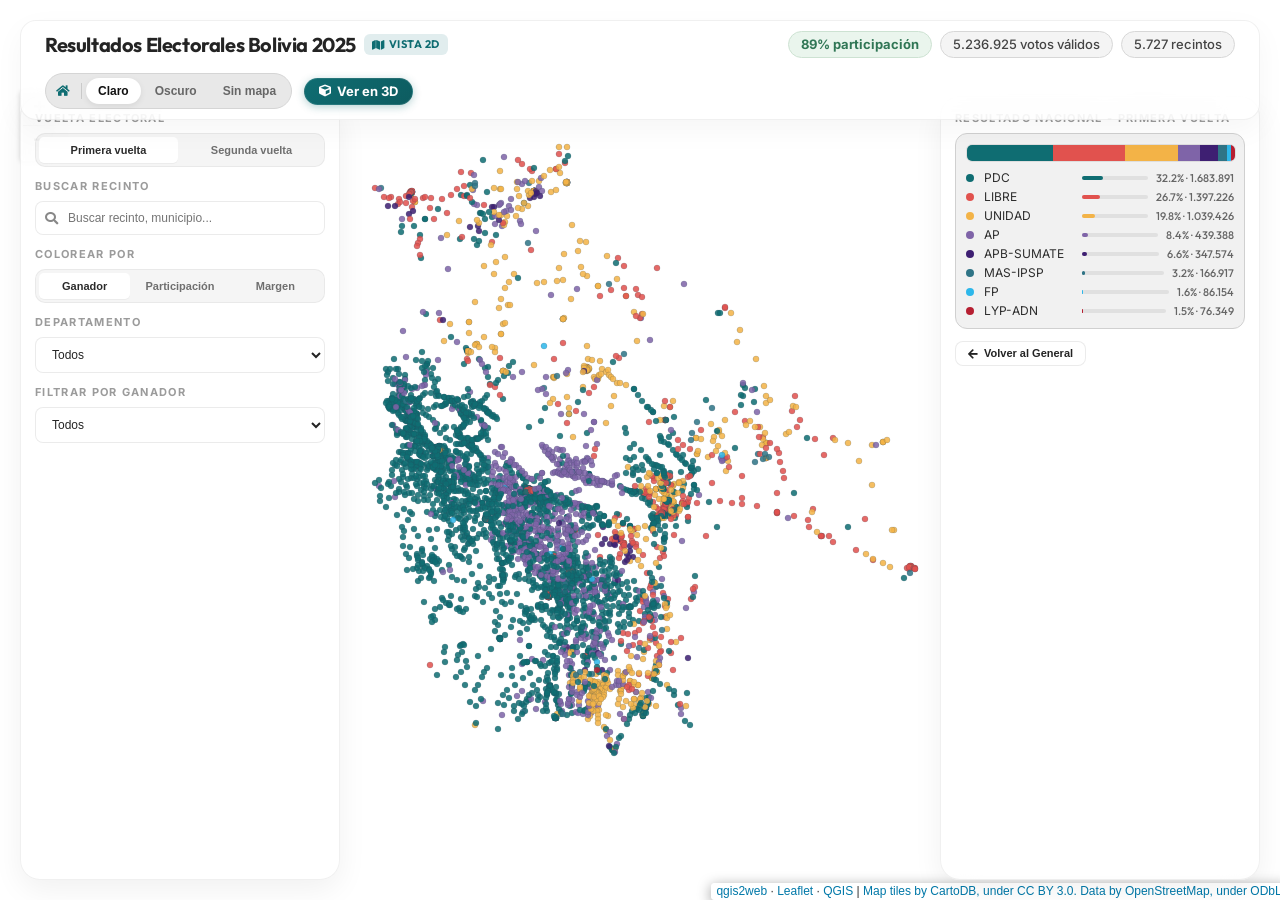
==== index.html @ eadd0b94 "Initial commit" ====
<!doctype html>
<html lang="es">
<head>
    <meta charset="utf-8">
    <meta http-equiv="X-UA-Compatible" content="IE=edge">
    <meta name="viewport" content="initial-scale=1,user-scalable=no,maximum-scale=1,width=device-width">
    <meta name="mobile-web-app-capable" content="yes">
    <meta name="apple-mobile-web-app-capable" content="yes">

    <link rel="stylesheet" href="css/leaflet.css">
    <link rel="stylesheet" href="css/L.Control.Layers.Tree.css">
    <link rel="stylesheet" href="css/qgis2web.css">
    <link rel="stylesheet" href="css/fontawesome-all.min.css">
    <link rel="stylesheet" href="css/leaflet.photon.css">
    <link rel="stylesheet" href="css/custom.css">
    <link rel="preconnect" href="https://fonts.googleapis.com">
    <link rel="preconnect" href="https://fonts.gstatic.com" crossorigin>
    <link href="https://fonts.googleapis.com/css2?family=Inter:wght@400;500;600;700&family=Outfit:wght@500;600;700;800&display=swap" rel="stylesheet">

    <title>Resultados Electorales Bolivia 2025</title>
</head>
<body>

    <header class="topbar">
        <div class="brand" style="display: flex; align-items: center; gap: 8px;">
            Resultados Electorales Bolivia 2025
            <span class="chip-3d"><i class="fas fa-map"></i> VISTA 2D</span>
        </div>
        <div class="top-stats">
            <span class="chip chip-green" id="chipPart">-- participación</span>
            <span class="chip" id="chipVal">-- votos válidos</span>
            <span class="chip" id="chipRec">-- recintos</span>
        </div>
        <div class="topbar-controls" style="display: flex; align-items: center; gap: 12px;">
            <div id="basemapBar" class="basemap-bar">
                <button class="base-btn btn-reset" id="btnResetView" type="button" title="Restablecer vista nacional y filtros">
                    <i class="fas fa-home"></i>
                </button>
                <span style="width: 1px; height: 16px; background: currentColor; opacity: 0.15; margin: 0 2px;"></span>
                <button class="base-btn active" data-base="light" type="button">Claro</button>
                <button class="base-btn" data-base="dark" type="button">Oscuro</button>
                <button class="base-btn" data-base="none" type="button">Sin mapa</button>
            </div>
            <a href="mapa3d.html" class="mode-switch-btn"><i class="fas fa-cube"></i> Ver en 3D</a>
        </div>
    </header>

    <div class="layout">
        <!-- Panel Izquierdo: Filtros y Búsqueda -->
        <aside class="sidebar sidebar-left" id="sb-left">
            <div class="sidebar-toggle-handle" id="sbToggleLeft">
                <div class="handle-bar"></div>
                <span class="handle-text">Opciones de Filtro</span>
            </div>
            
            <div class="mobile-tabs" id="mobileTabsLeft">
                <button class="mobile-tab-btn active" id="mobileTabBtnFiltersLeft" type="button">Filtros</button>
                <button class="mobile-tab-btn" id="mobileTabBtnResultsLeft" type="button">Resultados</button>
            </div>

            <div class="panel-block">
                <div class="panel-label">VUELTA ELECTORAL</div>
                <div class="segmented segmented-2">
                    <button class="seg active round-btn" data-round="primera" type="button">Primera vuelta</button>
                    <button class="seg round-btn" data-round="segunda" type="button">Segunda vuelta</button>
                </div>
            </div>

            <div class="panel-block" id="searchBlock">
                <div class="panel-label">BUSCAR RECINTO</div>
                <div class="search-box-container">
                    <div class="search-input-wrap">
                        <i class="fas fa-search"></i>
                        <input type="text" id="searchInput" placeholder="Buscar recinto, municipio..." autocomplete="off">
                    </div>
                    <div class="search-results-dropdown hidden" id="searchResults"></div>
                </div>
            </div>

            <div class="panel-block" id="colorByBlock">
                <div class="panel-label">COLOREAR POR</div>
                <div class="segmented segmented-3">
                    <button class="seg active color-mode-btn" data-mode="winner" type="button">Ganador</button>
                    <button class="seg color-mode-btn" data-mode="participation" type="button">Participación</button>
                    <button class="seg color-mode-btn" data-mode="margin" type="button">Margen</button>
                </div>
            </div>

            <div class="panel-block">
                <div class="panel-label">DEPARTAMENTO</div>
                <select id="depFilter" class="ui-select">
                    <option value="Todos">Todos</option>
                </select>
            </div>

            <div class="panel-block">
                <div class="panel-label">FILTRAR POR GANADOR</div>
                <select id="winnerFilter" class="ui-select">
                    <option value="Todos">Todos</option>
                </select>
            </div>
        </aside>

        <!-- Panel Derecho: Analíticas, Composición y Detalles Dinámicos -->
        <aside class="sidebar sidebar-right sidebar-mobile-hidden" id="sb-right">
            <div class="sidebar-toggle-handle" id="sbToggleRight">
                <div class="handle-bar"></div>
                <span class="handle-text">Estadísticas y Resultados</span>
            </div>

            <div class="mobile-tabs" id="mobileTabsRight">
                <button class="mobile-tab-btn" id="mobileTabBtnFiltersRight" type="button">Filtros</button>
                <button class="mobile-tab-btn active" id="mobileTabBtnResultsRight" type="button">Resultados</button>
            </div>

            <!-- Vista Predeterminada: Composición General -->
            <div id="sb-right-general" style="display: flex; flex-direction: column; gap: 12px; width: 100%;">
                <div class="panel-block">
                    <div class="panel-label" id="legendTitle">RESULTADO NACIONAL - PRIMERA VUELTA</div>
                    <div class="legend-box compact">
                        <div id="legendBar" class="legend-bar"></div>
                        <div id="legendSummary"></div>
                    </div>
                </div>

                <div class="panel-block hidden" id="secondRoundWinsBlock">
                    <div class="panel-label">RECINTOS GANADOS</div>
                    <div class="wins-grid">
                        <div class="win-card">
                            <div class="win-value pdc-text" id="winsPdc">0</div>
                            <div class="win-label">PDC</div>
                        </div>
                        <div class="win-card">
                            <div class="win-value libre-text" id="winsLibre">0</div>
                            <div class="win-label">LIBRE</div>
                        </div>
                    </div>
                </div>
            </div>

            <!-- Vista Dinámica: Detalles de un Recinto Específico -->
            <div id="sb-right-details" class="hidden" style="display: flex; flex-direction: column; gap: 12px; width: 100%;">
                <div class="sidebar-right-header">
                    <button class="btn-back" id="btnBackToGeneral" type="button">
                        <i class="fas fa-arrow-left"></i> Volver al General
                    </button>
                </div>
                <div id="precinctDetailsContent"></div>
            </div>
        </aside>

        <main class="map-wrap">
            <div id="map"></div>
        </main>
    </div>

    <script src="js/qgis2web_expressions.js"></script>
    <script src="js/leaflet.js"></script>
    <script src="js/L.Control.Layers.Tree.min.js"></script>
    <script src="js/leaflet.rotatedMarker.js"></script>
    <script src="js/leaflet.pattern.js"></script>
    <script src="js/leaflet-hash.js"></script>
    <script src="js/Autolinker.min.js"></script>
    <script src="js/rbush.min.js"></script>
    <script src="js/labelgun.min.js"></script>
    <script src="js/labels.js"></script>
    <script src="js/leaflet.photon.js"></script>
    <script src="data/recintos_1.js"></script>

    <script>
    var map = L.map('map', {
        zoomControl: false,
        maxZoom: 28,
        minZoom: 1
    }).fitBounds([[-22.79111663153141,-73.95054531758441],[-9.405611631531443,-53.327821093554434]]);

    var hash = new L.Hash(map);
    map.attributionControl.setPrefix(
        '<a href="https://github.com/tomchadwin/qgis2web" target="_blank">qgis2web</a> &middot; ' +
        '<a href="https://leafletjs.com" title="A JS library for interactive maps">Leaflet</a> &middot; ' +
        '<a href="https://qgis.org">QGIS</a>'
    );

    var autolinker = new Autolinker({ truncate: { length: 30, location: 'smart' } });

    function removeEmptyRowsFromPopupContent(content, feature) {
        var tempDiv = document.createElement('div');
        tempDiv.innerHTML = content;
        var rows = tempDiv.querySelectorAll('tr');

        for (var i = 0; i < rows.length; i++) {
            var td = rows[i].querySelector('td.visible-with-data');
            var key = td ? td.id : '';
            if (td && td.classList.contains('visible-with-data') && feature.properties[key] == null) {
                rows[i].parentNode.removeChild(rows[i]);
            }
        }
        return tempDiv.innerHTML;
    }

    function addClassToPopupIfMedia(content, popup) {
        var tempDiv = document.createElement('div');
        tempDiv.innerHTML = content;
        var imgTd = tempDiv.querySelector('td img');

        if (imgTd) {
            var src = imgTd.getAttribute('src');
            if (/\.(jpg|jpeg|png|gif|bmp|webp|avif)$/i.test(src)) {
                popup._contentNode.classList.add('media');
                setTimeout(function () { popup.update(); }, 10);
            } else {
                popup._contentNode.classList.remove('media');
            }
        } else {
            popup._contentNode.classList.remove('media');
        }
    }

    var zoomControl = L.control.zoom({
        position: 'topleft'
    }).addTo(map);

    var bounds_group = new L.featureGroup([]);
    function setBounds() {}

    map.createPane('pane_Positron_0');
    map.getPane('pane_Positron_0').style.zIndex = 400;

    var layer_Positron_0 = L.tileLayer(
        'https://a.basemaps.cartocdn.com/light_all/{z}/{x}/{y}.png',
        {
            pane: 'pane_Positron_0',
            opacity: 1.0,
            attribution: '<a href="https://cartodb.com/basemaps/">Map tiles by CartoDB, under CC BY 3.0. Data by OpenStreetMap, under ODbL.</a>',
            minZoom: 1,
            maxZoom: 28,
            minNativeZoom: 0,
            maxNativeZoom: 20
        }
    );
    map.addLayer(layer_Positron_0);

    var baseLight = layer_Positron_0;

    var baseDark = L.tileLayer(
        'https://{s}.basemaps.cartocdn.com/dark_all/{z}/{x}/{y}{r}.png',
        {
            attribution: '&copy; OpenStreetMap &copy; CARTO',
            minZoom: 1,
            maxZoom: 28
        }
    );

    var baseOsm = L.tileLayer(
        'https://tile.openstreetmap.org/{z}/{x}/{y}.png',
        {
            attribution: '&copy; OpenStreetMap contributors',
            minZoom: 1,
            maxZoom: 28
        }
    );

    // Basemaps selector (Refined selector to exclude btnResetView)
    document.querySelectorAll('.base-btn[data-base]').forEach(function(btn) {
        btn.addEventListener('click', function() {
            [baseLight, baseDark, baseOsm].forEach(function(layer) {
                if (map.hasLayer(layer)) {
                    map.removeLayer(layer);
                }
            });

            if (this.dataset.base === 'osm') {
                map.addLayer(baseOsm);
            } else if (this.dataset.base === 'dark') {
                map.addLayer(baseDark);
            } else if (this.dataset.base === 'none') {
                // sin capa base
            } else {
                map.addLayer(baseLight);
            }

            if (this.dataset.base === 'dark') {
                document.body.classList.add('dark-theme');
            } else {
                document.body.classList.remove('dark-theme');
            }

            if (layer_recintos_1) {
                layer_recintos_1.setStyle(style_recintos_1_0);
            }
            updateLegendSummary(currentFilteredFeatures);

            document.querySelectorAll('.base-btn[data-base]').forEach(function(b) {
                b.classList.remove('active');
            });
            this.classList.add('active');
        });
    });

    function getRecintoTooltipHTML(feature) {
        var recinto = feature.properties.rec || 'Recinto';
        var subtitle = (feature.properties.mun || '-') + ' · ' + (feature.properties.dep || '-') + ' · Circ. ' + (feature.properties.circ || '-');

        var isSecondRound = (currentRound === 'segunda');
        var parties = isSecondRound 
            ? ['PDC', 'LIBRE'] 
            : ['PDC', 'LIBRE', 'UNIDAD', 'AP', 'APB-SUMATE', 'MAS-IPSP', 'FP', 'LYP-ADN'];

        var colorByParty = {
            'PDC': '#0f6d72',
            'LIBRE': '#e1524e',
            'UNIDAD': '#f3b347',
            'AP': '#7f64a8',
            'APB-SUMATE': '#3e1f72',
            'MAS-IPSP': '#2f7486',
            'FP': '#2db7ea',
            'LYP-ADN': '#b61f31'
        };

        var partyData = [];
        var totalPartyVotes = 0;
        parties.forEach(function(p) {
            var votes = getVotesForParty(feature, p);
            totalPartyVotes += votes;
            partyData.push({ key: p, votes: votes });
        });

        partyData.forEach(function(p) {
            p.pct = totalPartyVotes ? (p.votes / totalPartyVotes) * 100 : 0;
        });

        partyData.sort(function(a, b) {
            return b.votes - a.votes;
        });

        if (!isSecondRound) {
            var activePartyData = partyData.filter(function(p) {
                return p.votes > 0;
            });
            if (activePartyData.length > 0) {
                partyData = activePartyData;
            }
        }

        var winner = getWinnerForFeature(feature);
        if (!winner && partyData[0]) {
            winner = partyData[0].key;
        }
        if (!winner) winner = 'PDC';

        var winnerData = partyData.find(function(p) {
            return p.key === winner;
        });
        var winnerPct = winnerData ? winnerData.pct : 0;
        var winnerColor = colorByParty[winner] || '#9ab1b5';

        var hab = isSecondRound ? (Number(feature.properties.hab_sv) || 0) : (Number(feature.properties.hab) || 0);
        var emi = isSecondRound ? (Number(feature.properties.emi_sv) || 0) : (Number(feature.properties.emi) || 0);
        var par = hab ? (emi / hab) * 100 : 0;

        var candidatesHTML = '';
        var cands = feature.properties.cand_json;
        if (cands) {
            if (typeof cands === 'string') {
                try { cands = JSON.parse(cands); } catch(e) { cands = null; }
            }
            if (Array.isArray(cands) && cands.length > 0) {
                candidatesHTML += '<div class="popup-candidates-title">Candidatos Locales</div>';
                candidatesHTML += '<div class="popup-candidates-list">';
                
                cands.forEach(function(cand) {
                    var partyColor = colorByParty[cand.p] || '#9ab1b5';
                    var badge = cand.w ? '<span class="popup-cand-badge">Electo</span>' : '';
                    var details = cand.p + ' · ' + (cand.ca || 'Candidato') + (cand.e ? (' · ' + cand.e + ' años') : '');
                    candidatesHTML += 
                        '<div class="popup-candidate-item">' +
                            '<div class="popup-cand-party-stripe" style="background:' + partyColor + '"></div>' +
                            '<div class="popup-cand-info">' +
                                '<div class="popup-cand-name">' + cand.n + '</div>' +
                                '<div class="popup-cand-details">' + details + '</div>' +
                            '</div>' +
                            badge +
                        '</div>';
                });
                candidatesHTML += '</div>';
            }
        }

        var miniBarHTML = '<div class="popup-mini-bar">';
        partyData.forEach(function(p) {
            var color = colorByParty[p.key] || '#9ab1b5';
            miniBarHTML += '<span class="popup-segment" style="background:' + color + '; width:' + p.pct.toFixed(3) + '%"></span>';
        });
        miniBarHTML += '</div>';

        var partyRowsHTML = '';
        partyData.forEach(function(p) {
            var color = colorByParty[p.key] || '#9ab1b5';
            partyRowsHTML += 
                '<div class="popup-party-row">' +
                    '<span class="popup-dot" style="background:' + color + '"></span>' +
                    '<span class="popup-party">' + p.key + '</span>' +
                    '<span class="popup-pct">' + p.pct.toFixed(1) + '%</span>' +
                    '<span class="popup-votes">' + formatNum(p.votes) + '</span>' +
                '</div>';
        });

        var content =
            '<div class="popup-card">' +
                '<div class="popup-title">' + recinto + '</div>' +
                '<div class="popup-subtitle">' + subtitle + '</div>' +

                '<div class="popup-winner">' +
                    '<span class="popup-dot" style="background:' + winnerColor + '"></span>' +
                    '<span class="popup-winner-name">' + winner + '</span>' +
                    '<span class="popup-winner-pct">' + winnerPct.toFixed(1) + '%</span>' +
                '</div>' +

                '<div class="popup-party-box">' +
                    miniBarHTML +
                    partyRowsHTML +
                '</div>' +

                '<div class="popup-metrics">' +
                    '<div><strong>' + formatNum(hab) + '</strong><span>habilitados</span></div>' +
                    '<div><strong>' + formatNum(emi) + '</strong><span>emitidos</span></div>' +
                    '<div><strong>' + par.toFixed(1) + '%</strong><span>participación</span></div>' +
                '</div>' +
                candidatesHTML +
            '</div>';

        return content;
    }

    function pop_recintos_1(feature, layer) {
        layer.on('click', function(e) {
            var content = getRecintoTooltipHTML(feature);
            var generalDiv = document.getElementById('sb-right-general');
            var detailsDiv = document.getElementById('sb-right-details');
            var contentDiv = document.getElementById('precinctDetailsContent');

            if (generalDiv && detailsDiv && contentDiv) {
                contentDiv.innerHTML = content;
                generalDiv.classList.add('hidden');
                detailsDiv.classList.remove('hidden');

                if (window.innerWidth < 768) {
                    switchMobileTab('results');
                    var sbRight = document.getElementById('sb-right');
                    if (sbRight) sbRight.classList.remove('sidebar-collapsed');
                }
            }
        });
    }

    var currentColorMode = 'winner';
    var currentFilteredFeatures = [];

    function getParticipationColor(pct) {
        if (pct <= 65) return '#e1524e';
        if (pct >= 90) return '#0f6d72';
        var ratio = (pct - 65) / (90 - 65);
        if (ratio < 0.5) {
            var rRatio = ratio * 2;
            var r = Math.round(225 + (243 - 225) * rRatio);
            var g = Math.round(82 + (179 - 82) * rRatio);
            var b = Math.round(78 + (71 - 78) * rRatio);
            return 'rgb(' + r + ',' + g + ',' + b + ')';
        } else {
            var tRatio = (ratio - 0.5) * 2;
            var r = Math.round(243 + (15 - 243) * tRatio);
            var g = Math.round(179 + (109 - 179) * tRatio);
            var b = Math.round(71 + (114 - 71) * tRatio);
            return 'rgb(' + r + ',' + g + ',' + b + ')';
        }
    }

    function getMarginOfVictory(feature) {
        if (currentRound === 'segunda') {
            var pdc = Number(feature.properties['svPDC']) || 0;
            var libre = Number(feature.properties['svLIBRE']) || 0;
            var tot = pdc + libre;
            if (!tot) return 0;
            return (Math.abs(pdc - libre) / tot) * 100;
        } else {
            var parties = ['PDC', 'LIBRE', 'UNIDAD', 'AP', 'APB-SUMATE', 'MAS-IPSP', 'FP', 'LYP-ADN'];
            var votes = parties.map(function(p) {
                return { party: p, count: Number(feature.properties['v_' + p]) || 0 };
            }).sort(function(a, b) { return b.count - a.count; });
            var tot = votes.reduce(function(sum, v) { return sum + v.count; }, 0);
            if (!tot) return 0;
            return ((votes[0].count - votes[1].count) / tot) * 100;
        }
    }

    function blendColors(targetColor, ratio) {
        var parseHex = function(hex) {
            var c = hex.substring(1);
            if (c.length === 3) c = c[0]+c[0]+c[1]+c[1]+c[2]+c[2];
            return {
                r: parseInt(c.substring(0, 2), 16),
                g: parseInt(c.substring(2, 4), 16),
                b: parseInt(c.substring(4, 6), 16)
            };
        };
        var isDark = document.body.classList.contains('dark-theme');
        var neutralHex = isDark ? '#2e2e2e' : '#f0f0f0';
        
        var rgb1 = parseHex(targetColor);
        var rgb2 = parseHex(neutralHex);
        
        var r = Math.round(rgb2.r + (rgb1.r - rgb2.r) * ratio);
        var g = Math.round(rgb2.g + (rgb1.g - rgb2.g) * ratio);
        var b = Math.round(rgb2.b + (rgb1.b - rgb2.b) * ratio);
        return 'rgb(' + r + ',' + g + ',' + b + ')';
    }

    function style_recintos_1_0(feature) {
        var winner = getWinnerForFeature(feature);
        var colorByParty;

        if (currentRound === 'segunda') {
            colorByParty = {
                'PDC': '#0f6d72',
                'LIBRE': '#e1524e'
            };
        } else {
            colorByParty = {
                'PDC': '#0f6d72',
                'LIBRE': '#e1524e',
                'UNIDAD': '#f3b347',
                'AP': '#7f64a8',
                'APB-SUMATE': '#3e1f72',
                'MAS-IPSP': '#2f7486',
                'FP': '#2db7ea',
                'LYP-ADN': '#b61f31'
            };
        }

        var fillColorVal;
        if (currentColorMode === 'participation') {
            var hab = currentRound === 'segunda' ? (Number(feature.properties.hab_sv) || 0) : (Number(feature.properties.hab) || 0);
            var emi = currentRound === 'segunda' ? (Number(feature.properties.emi_sv) || 0) : (Number(feature.properties.emi) || 0);
            var par = hab ? (emi / hab) * 100 : 0;
            fillColorVal = getParticipationColor(par);
        } else if (currentColorMode === 'margin') {
            var baseColor = colorByParty[String(winner)] || '#9ab1b5';
            var margin = getMarginOfVictory(feature);
            var ratio = Math.min(margin / 30.0, 1.0);
            fillColorVal = blendColors(baseColor, ratio);
        } else {
            fillColorVal = colorByParty[String(winner)] || '#9ab1b5';
        }

        return {
            pane: 'pane_recintos_1',
            radius: currentRound === 'segunda' ? 3.0 : 3.2,
            opacity: 0.92,
            color: 'rgba(48, 69, 90, 0.35)',
            weight: 0.55,
            fill: true,
            fillOpacity: 0.86,
            fillColor: fillColorVal,
            interactive: true
        };
    }

    map.createPane('pane_recintos_1');
    map.getPane('pane_recintos_1').style.zIndex = 401;
    map.getPane('pane_recintos_1').style['mix-blend-mode'] = 'normal';

    var allFeatures = json_recintos_1.features.slice();
    var layer_recintos_1;
    var currentRound = 'primera';
    var OFFICIAL_SECOND_ROUND = {
        PDC: 3519534,
        LIBRE: 2884661
    };

    function buildRecintosLayer(features) {
        if (layer_recintos_1) {
            bounds_group.removeLayer(layer_recintos_1);
            map.removeLayer(layer_recintos_1);
        }

        layer_recintos_1 = L.geoJson(
            {
                type: 'FeatureCollection',
                features: features
            },
            {
                attribution: '',
                interactive: true,
                pane: 'pane_recintos_1',
                onEachFeature: pop_recintos_1,
                pointToLayer: function(feature, latlng) {
                    return L.circleMarker(latlng, style_recintos_1_0(feature));
                }
            }
        );

        bounds_group.addLayer(layer_recintos_1);
        map.addLayer(layer_recintos_1);

        if (features.length > 0) {
            var b = layer_recintos_1.getBounds();
            if (b.isValid()) {
                map.fitBounds(b, { padding: [20, 20] });
            }
        }
    }

    var depFilter = document.getElementById('depFilter');
    var winnerFilter = document.getElementById('winnerFilter');
    var chipPart = document.getElementById('chipPart');
    var chipVal = document.getElementById('chipVal');
    var chipRec = document.getElementById('chipRec');
    var roundBtns = document.querySelectorAll('.round-btn');
    var legendSummary = document.getElementById('legendSummary');
    var legendBar = document.getElementById('legendBar');
    var legendTitle = document.getElementById('legendTitle');
    var colorByBlock = document.getElementById('colorByBlock');
    var secondRoundWinsBlock = document.getElementById('secondRoundWinsBlock');
    var winsPdc = document.getElementById('winsPdc');
    var winsLibre = document.getElementById('winsLibre');

    function formatNum(n) {
        return Number(n || 0).toLocaleString('es-BO');
    }

    function isNationalView() {
        return depFilter.value === 'Todos' && winnerFilter.value === 'Todos';
    }

    function getWinnerForFeature(feature) {
        if (currentRound === 'segunda') {
            var pdcVotes = Number(feature.properties['svPDC']) || 0;
            var libreVotes = Number(feature.properties['svLIBRE']) || 0;
            if (pdcVotes === libreVotes) return null;
            return pdcVotes > libreVotes ? 'PDC' : 'LIBRE';
        }
        return feature.properties.g || null;
    }

    function getVotesForParty(feature, partyKey) {
        if (currentRound === 'segunda') {
            if (partyKey === 'PDC') return Number(feature.properties['svPDC']) || 0;
            if (partyKey === 'LIBRE') return Number(feature.properties['svLIBRE']) || 0;
        }
        return Number(feature.properties['v_' + partyKey]) || 0;
    }

    function getValidVotes(feature) {
        if (currentRound === 'segunda') {
            return Number(feature.properties['val_sv']) || 0;
        }
        return Number(feature.properties.val) || 0;
    }

    function populateFilters() {
        var deps = [...new Set(allFeatures.map(function(f) {
            return f.properties.dep;
        }).filter(Boolean))].sort(function(a, b) {
            return a.localeCompare(b, 'es');
        });

        deps.forEach(function(dep) {
            depFilter.insertAdjacentHTML('beforeend', '<option value="' + dep + '">' + dep + '</option>');
        });
    }

    function populateWinnerFilterOptions() {
        var prev = winnerFilter.value || 'Todos';
        var winners = [...new Set(allFeatures.map(function(f) {
            return getWinnerForFeature(f);
        }).filter(Boolean))].sort(function(a, b) {
            return a.localeCompare(b, 'es');
        });

        winnerFilter.innerHTML = '<option value="Todos">Todos</option>';
        winners.forEach(function(w) {
            winnerFilter.insertAdjacentHTML('beforeend', '<option value="' + w + '">' + w + '</option>');
        });

        winnerFilter.value = winners.indexOf(prev) >= 0 ? prev : 'Todos';
    }

    function updateSecondRoundWins(features) {
        var pdcWins = 0;
        var libreWins = 0;

        features.forEach(function(f) {
            var winner = getWinnerForFeature(f);
            if (winner === 'PDC') pdcWins += 1;
            if (winner === 'LIBRE') libreWins += 1;
        });

        winsPdc.textContent = formatNum(pdcWins);
        winsLibre.textContent = formatNum(libreWins);
    }

    function updateLegendSummary(features) {
        if (currentColorMode === 'participation') {
            legendTitle.textContent = currentRound === 'segunda'
                ? 'PARTICIPACIÓN - SEGUNDA VUELTA'
                : 'PARTICIPACIÓN - PRIMERA VUELTA';
            
            legendBar.innerHTML = '<div class="legend-colorbar" style="background: linear-gradient(to right, #e1524e, #f3b347, #307655, #0f6d72);"></div>';
            legendSummary.innerHTML = 
                '<div class="legend-colorbar-labels">' +
                    '<span>Baja (<65%)</span>' +
                    '<span>Media (75%)</span>' +
                    '<span>Alta (>90%)</span>' +
                '</div>';
            return;
        }

        if (currentColorMode === 'margin') {
            legendTitle.textContent = currentRound === 'segunda'
                ? 'MARGEN DE VICTORIA - SEGUNDA VUELTA'
                : 'MARGEN DE VICTORIA - PRIMERA VUELTA';
            
            var isDark = document.body.classList.contains('dark-theme');
            var startColor = isDark ? '#2e2e2e' : '#f0f0f0';
            legendBar.innerHTML = '<div class="legend-colorbar" style="background: linear-gradient(to right, ' + startColor + ', #e1524e);"></div>';
            legendSummary.innerHTML = 
                '<div class="legend-colorbar-labels">' +
                    '<span>Disputado (Empate)</span>' +
                    '<span>Moderado (15%)</span>' +
                    '<span>Contundente (>30%)</span>' +
                '</div>';
            return;
        }

        legendTitle.textContent = currentRound === 'segunda'
            ? 'RESULTADO NACIONAL - SEGUNDA VUELTA'
            : 'RESULTADO NACIONAL - PRIMERA VUELTA';

        var parties = currentRound === 'segunda'
            ? [
                { key: 'PDC', cls: 'pdc', color: '#0f6d72' },
                { key: 'LIBRE', cls: 'libre', color: '#e1524e' }
            ]
            : [
                { key: 'PDC', cls: 'pdc', color: '#0f6d72' },
                { key: 'LIBRE', cls: 'libre', color: '#e1524e' },
                { key: 'UNIDAD', cls: 'unidad', color: '#f3b347' },
                { key: 'AP', cls: 'ap', color: '#7f64a8' },
                { key: 'APB-SUMATE', cls: 'apbs', color: '#3e1f72' },
                { key: 'MAS-IPSP', cls: 'mas', color: '#2f7486' },
                { key: 'FP', cls: 'fp', color: '#2db7ea' },
                { key: 'LYP-ADN', cls: 'lyp', color: '#b61f31' }
            ];

        var totalValidos = features.reduce(function(sum, f) {
            return sum + getValidVotes(f);
        }, 0);

        var rows = parties.map(function(p) {
            var votos;
            if (currentRound === 'segunda' && isNationalView()) {
                votos = OFFICIAL_SECOND_ROUND[p.key] || 0;
            } else {
                votos = features.reduce(function(sum, f) {
                    return sum + getVotesForParty(f, p.key);
                }, 0);
            }

            var pct = totalValidos ? ((votos / totalValidos) * 100) : 0;

            return {
                key: p.key,
                cls: p.cls,
                color: p.color,
                votos: votos,
                pct: pct
            };
        }).sort(function(a, b) {
            return b.votos - a.votos;
        });

        // En segunda vuelta la barra y porcentajes se muestran solo entre PDC y LIBRE.
        var denominator = currentRound === 'segunda'
            ? rows.reduce(function(sum, r) { return sum + r.votos; }, 0)
            : totalValidos;

        legendBar.innerHTML = rows.map(function(r) {
            var width = denominator ? ((r.votos / denominator) * 100) : 0;
            return '<span class="legend-segment ' + r.cls + '" style="width:' + width.toFixed(3) + '%"></span>';
        }).join('');

        legendSummary.innerHTML = rows.map(function(r) {
            var shownPct = denominator ? ((r.votos / denominator) * 100) : 0;
            var pctText = (currentRound === 'segunda' && isNationalView())
                ? shownPct.toFixed(2)
                : shownPct.toFixed(1);
            return '<div class="legend-row">' +
                '<span class="swatch ' + r.cls + '"></span>' +
                '<span class="legend-party">' + r.key + '</span>' +
                '<div class="legend-track-bg">' +
                    '<div style="height: 100%; background:' + r.color + '; width:' + shownPct.toFixed(1) + '%; border-radius: 2px;"></div>' +
                '</div>' +
                '<span class="legend-stats">' + pctText + '% &middot; ' + formatNum(r.votos) + '</span>' +
                '</div>';
        }).join('');
    }

    function updateTopStats(features) {
        var hab = features.reduce(function(sum, f) {
            if (currentRound === 'segunda') {
                return sum + (Number(f.properties.hab_sv) || 0);
            }
            return sum + (Number(f.properties.hab) || 0);
        }, 0);

        var emi = features.reduce(function(sum, f) {
            if (currentRound === 'segunda') {
                return sum + (Number(f.properties.emi_sv) || 0);
            }
            return sum + (Number(f.properties.emi) || 0);
        }, 0);

        var val = features.reduce(function(sum, f) {
            return sum + getValidVotes(f);
        }, 0);

        if (currentRound === 'segunda' && isNationalView()) {
            val = OFFICIAL_SECOND_ROUND.PDC + OFFICIAL_SECOND_ROUND.LIBRE;
        }

        var part = hab ? ((emi / hab) * 100) : 0;

        chipPart.textContent = part.toFixed(0) + '% participación';
        chipVal.textContent = formatNum(val) + ' votos válidos';
        chipRec.textContent = formatNum(features.length) + ' recintos';

        updateLegendSummary(features);
        updateSecondRoundWins(features);
    }

    function applyFilters() {
        var dep = depFilter.value;
        var winner = winnerFilter.value;

        // Restore right general stats panel on filter changes
        var generalDiv = document.getElementById('sb-right-general');
        var detailsDiv = document.getElementById('sb-right-details');
        if (generalDiv && detailsDiv) {
            detailsDiv.classList.add('hidden');
            generalDiv.classList.remove('hidden');
        }

        var filtered = allFeatures.filter(function(f) {
            var okDep = dep === 'Todos' || f.properties.dep === dep;
            var featureWinner = getWinnerForFeature(f);
            var okWinner = winner === 'Todos' || featureWinner === winner;
            return okDep && okWinner;
        });

        currentFilteredFeatures = filtered;
        buildRecintosLayer(filtered);
        updateTopStats(filtered);
    }

    function setupSearch() {
        var searchInput = document.getElementById('searchInput');
        var searchResults = document.getElementById('searchResults');
        
        if (!searchInput || !searchResults) return;
        
        searchInput.addEventListener('input', function() {
            var val = this.value.trim().toLowerCase();
            if (val.length < 2) {
                searchResults.innerHTML = '';
                searchResults.classList.add('hidden');
                return;
            }
            
            var matches = [];
            for (var i = 0; i < allFeatures.length; i++) {
                var f = allFeatures[i];
                var rec = (f.properties.rec || '').toLowerCase();
                var mun = (f.properties.mun || '').toLowerCase();
                var dep = (f.properties.dep || '').toLowerCase();
                
                if (rec.indexOf(val) >= 0 || mun.indexOf(val) >= 0 || dep.indexOf(val) >= 0) {
                    matches.push(f);
                    if (matches.length >= 10) break;
                }
            }
            
            if (matches.length === 0) {
                searchResults.innerHTML = '<div class="search-result-item" style="cursor:default;color:#888;">No se encontraron resultados</div>';
                searchResults.classList.remove('hidden');
                return;
            }
            
            searchResults.innerHTML = matches.map(function(f, idx) {
                var name = f.properties.rec || 'Recinto sin nombre';
                var sub = (f.properties.mun || '-') + ' · ' + (f.properties.dep || '-');
                return '<div class="search-result-item" data-idx="' + idx + '">' +
                    '<span class="item-title">' + name + '</span>' +
                    '<span class="item-subtitle">' + sub + '</span>' +
                    '</div>';
            }).join('');
            
            searchResults.classList.remove('hidden');
            
            searchResults.querySelectorAll('.search-result-item').forEach(function(item) {
                item.addEventListener('click', function() {
                    var idx = parseInt(this.dataset.idx);
                    var f = matches[idx];
                    if (!f) return;
                    
                    var lat = f.properties.lat;
                    var lon = f.properties.lon;
                    if (!lat || !lon) {
                        if (f.geometry && f.geometry.coordinates) {
                            lon = f.geometry.coordinates[0];
                            lat = f.geometry.coordinates[1];
                        }
                    }
                    
                    if (lat && lon) {
                        map.flyTo([lat, lon], 14, {
                            animate: true,
                            duration: 1.5
                        });
                        
                        setTimeout(function() {
                            var content = getRecintoTooltipHTML(f);
                            var generalDiv = document.getElementById('sb-right-general');
                            var detailsDiv = document.getElementById('sb-right-details');
                            var contentDiv = document.getElementById('precinctDetailsContent');

                            if (generalDiv && detailsDiv && contentDiv) {
                                contentDiv.innerHTML = content;
                                generalDiv.classList.add('hidden');
                                detailsDiv.classList.remove('hidden');

                                if (window.innerWidth < 768) {
                                    switchMobileTab('results');
                                    var sbRight = document.getElementById('sb-right');
                                    if (sbRight) sbRight.classList.remove('sidebar-collapsed');
                                }
                            }
                        }, 1600);
                    }
                    
                    searchInput.value = '';
                    searchResults.innerHTML = '';
                    searchResults.classList.add('hidden');
                });
            });
        });
        
        document.addEventListener('click', function(e) {
            if (!searchInput.contains(e.target) && !searchResults.contains(e.target)) {
                searchResults.classList.add('hidden');
            }
        });
    }

    // Set up Color Mode buttons
    document.querySelectorAll('.color-mode-btn').forEach(function(btn) {
        btn.addEventListener('click', function() {
            document.querySelectorAll('.color-mode-btn').forEach(function(b) {
                b.classList.remove('active');
            });
            this.classList.add('active');
            
            currentColorMode = this.dataset.mode;
            
            if (layer_recintos_1) {
                layer_recintos_1.setStyle(style_recintos_1_0);
            }
            
            updateLegendSummary(currentFilteredFeatures);
        });
    });

    function setRound(round) {
        currentRound = round === 'segunda' ? 'segunda' : 'primera';

        roundBtns.forEach(function(btn) {
            btn.classList.toggle('active', btn.dataset.round === currentRound);
        });

        legendTitle.textContent = currentRound === 'segunda'
            ? 'RESULTADO NACIONAL - SEGUNDA VUELTA'
            : 'RESULTADO NACIONAL - PRIMERA VUELTA';

        colorByBlock.classList.toggle('hidden', currentRound === 'segunda');
        secondRoundWinsBlock.classList.toggle('hidden', currentRound !== 'segunda');
        populateWinnerFilterOptions();

        applyFilters();
    }

    depFilter.addEventListener('change', applyFilters);
    winnerFilter.addEventListener('change', applyFilters);

    var btnResetView = document.getElementById('btnResetView');
    if (btnResetView) {
        btnResetView.addEventListener('click', function () {
            // 1. Reset filters in UI
            depFilter.value = 'Todos';
            winnerFilter.value = 'Todos';

            var searchInput = document.getElementById('searchInput');
            if (searchInput) searchInput.value = '';

            // Restore right general stats panel
            var generalDiv = document.getElementById('sb-right-general');
            var detailsDiv = document.getElementById('sb-right-details');
            if (generalDiv && detailsDiv) {
                detailsDiv.classList.add('hidden');
                generalDiv.classList.remove('hidden');
            }

            // 2. Re-apply filters which will update map layer and fit bounds to national overview
            applyFilters();
        });
    }
    roundBtns.forEach(function(btn) {
        btn.addEventListener('click', function() {
            setRound(this.dataset.round);
        });
    });

    // Back to General Statistics Button
    var btnBackToGeneral = document.getElementById('btnBackToGeneral');
    if (btnBackToGeneral) {
        btnBackToGeneral.addEventListener('click', function() {
            var generalDiv = document.getElementById('sb-right-general');
            var detailsDiv = document.getElementById('sb-right-details');
            if (generalDiv && detailsDiv) {
                detailsDiv.classList.add('hidden');
                generalDiv.classList.remove('hidden');
            }
        });
    }

    // Mobile responsive sheet tabs and toggle logic
    function switchMobileTab(tab) {
        var sbLeft = document.getElementById('sb-left');
        var sbRight = document.getElementById('sb-right');
        var btnFiltersLeft = document.getElementById('mobileTabBtnFiltersLeft');
        var btnResultsLeft = document.getElementById('mobileTabBtnResultsLeft');
        var btnFiltersRight = document.getElementById('mobileTabBtnFiltersRight');
        var btnResultsRight = document.getElementById('mobileTabBtnResultsRight');

        if (tab === 'filters') {
            sbLeft.classList.remove('sidebar-mobile-hidden');
            sbRight.classList.add('sidebar-mobile-hidden');
            
            btnFiltersLeft.classList.add('active');
            btnResultsLeft.classList.remove('active');
            btnFiltersRight.classList.remove('active');
            btnResultsRight.classList.add('active');
        } else {
            sbLeft.classList.add('sidebar-mobile-hidden');
            sbRight.classList.remove('sidebar-mobile-hidden');

            btnFiltersLeft.classList.remove('active');
            btnResultsLeft.classList.add('active');
            btnFiltersRight.classList.add('active');
            btnResultsRight.classList.remove('active');
        }
    }

    // Connect click event listeners for mobile tabs
    var tabs = [
        { id: 'mobileTabBtnFiltersLeft', tab: 'filters' },
        { id: 'mobileTabBtnResultsLeft', tab: 'results' },
        { id: 'mobileTabBtnFiltersRight', tab: 'filters' },
        { id: 'mobileTabBtnResultsRight', tab: 'results' }
    ];
    tabs.forEach(function(item) {
        var el = document.getElementById(item.id);
        if (el) {
            el.addEventListener('click', function() {
                switchMobileTab(item.tab);
            });
        }
    });

    // Bottom sheet toggle handles
    var toggles = [
        { toggleId: 'sbToggleLeft', sidebarId: 'sb-left' },
        { toggleId: 'sbToggleRight', sidebarId: 'sb-right' }
    ];
    toggles.forEach(function(item) {
        var toggleEl = document.getElementById(item.toggleId);
        var sbEl = document.getElementById(item.sidebarId);
        if (toggleEl && sbEl) {
            toggleEl.addEventListener('click', function() {
                sbEl.classList.toggle('sidebar-collapsed');
            });
        }
    });

    // Initialize mobile state
    if (window.innerWidth < 768) {
        var sbLeft = document.getElementById('sb-left');
        var sbRight = document.getElementById('sb-right');
        if (sbLeft) sbLeft.classList.add('sidebar-collapsed');
        if (sbRight) sbRight.classList.add('sidebar-collapsed');
        switchMobileTab('filters');
    }

    populateFilters();
    populateWinnerFilterOptions();
    setupSearch();
    setRound('primera');
    setBounds();
    </script>
</body>
</html>
---- css/leaflet.css ----
/* required styles */

.leaflet-pane,
.leaflet-tile,
.leaflet-marker-icon,
.leaflet-marker-shadow,
.leaflet-tile-container,
.leaflet-pane > svg,
.leaflet-pane > canvas,
.leaflet-zoom-box,
.leaflet-image-layer,
.leaflet-layer {
	position: absolute;
	left: 0;
	top: 0;
	}
.leaflet-container {
	overflow: hidden;
	}
.leaflet-tile,
.leaflet-marker-icon,
.leaflet-marker-shadow {
	-webkit-user-select: none;
	   -moz-user-select: none;
	        user-select: none;
	  -webkit-user-drag: none;
	}
/* Prevents IE11 from highlighting tiles in blue */
.leaflet-tile::selection {
	background: transparent;
}
/* Safari renders non-retina tile on retina better with this, but Chrome is worse */
.leaflet-safari .leaflet-tile {
	image-rendering: -webkit-optimize-contrast;
	}
/* hack that prevents hw layers "stretching" when loading new tiles */
.leaflet-safari .leaflet-tile-container {
	width: 1600px;
	height: 1600px;
	-webkit-transform-origin: 0 0;
	}
.leaflet-marker-icon,
.leaflet-marker-shadow {
	display: block;
	}
/* .leaflet-container svg: reset svg max-width decleration shipped in Joomla! (joomla.org) 3.x */
/* .leaflet-container img: map is broken in FF if you have max-width: 100% on tiles */
.leaflet-container .leaflet-overlay-pane svg {
	max-width: none !important;
	max-height: none !important;
	}
.leaflet-container .leaflet-marker-pane img,
.leaflet-container .leaflet-shadow-pane img,
.leaflet-container .leaflet-tile-pane img,
.leaflet-container img.leaflet-image-layer,
.leaflet-container .leaflet-tile {
	max-width: none !important;
	max-height: none !important;
	width: auto;
	padding: 0;
	}

.leaflet-container img.leaflet-tile {
	/* See: https://bugs.chromium.org/p/chromium/issues/detail?id=600120 */
	mix-blend-mode: plus-lighter;
}

.leaflet-container.leaflet-touch-zoom {
	-ms-touch-action: pan-x pan-y;
	touch-action: pan-x pan-y;
	}
.leaflet-container.leaflet-touch-drag {
	-ms-touch-action: pinch-zoom;
	/* Fallback for FF which doesn't support pinch-zoom */
	touch-action: none;
	touch-action: pinch-zoom;
}
.leaflet-container.leaflet-touch-drag.leaflet-touch-zoom {
	-ms-touch-action: none;
	touch-action: none;
}
.leaflet-container {
	-webkit-tap-highlight-color: transparent;
}
.leaflet-container a {
	-webkit-tap-highlight-color: rgba(51, 181, 229, 0.4);
}
.leaflet-tile {
	filter: inherit;
	visibility: hidden;
	}
.leaflet-tile-loaded {
	visibility: inherit;
	}
.leaflet-zoom-box {
	width: 0;
	height: 0;
	-moz-box-sizing: border-box;
	     box-sizing: border-box;
	z-index: 800;
	}
/* workaround for https://bugzilla.mozilla.org/show_bug.cgi?id=888319 */
.leaflet-overlay-pane svg {
	-moz-user-select: none;
	}

.leaflet-pane         { z-index: 400; }

.leaflet-tile-pane    { z-index: 200; }
.leaflet-overlay-pane { z-index: 400; }
.leaflet-shadow-pane  { z-index: 500; }
.leaflet-marker-pane  { z-index: 600; }
.leaflet-tooltip-pane   { z-index: 650; }
.leaflet-popup-pane   { z-index: 700; }

.leaflet-map-pane canvas { z-index: 100; }
.leaflet-map-pane svg    { z-index: 200; }

.leaflet-vml-shape {
	width: 1px;
	height: 1px;
	}
.lvml {
	behavior: url(#default#VML);
	display: inline-block;
	position: absolute;
	}


/* control positioning */

.leaflet-control {
	position: relative;
	z-index: 800;
	pointer-events: visiblePainted; /* IE 9-10 doesn't have auto */
	pointer-events: auto;
	}
.leaflet-top,
.leaflet-bottom {
	position: absolute;
	z-index: 1000;
	pointer-events: none;
	}
.leaflet-top {
	top: 0;
	}
.leaflet-right {
	right: 0;
	}
.leaflet-bottom {
	bottom: 0;
	}
.leaflet-left {
	left: 0;
	}
.leaflet-control {
	float: left;
	clear: both;
	}
.leaflet-right .leaflet-control {
	float: right;
	}
.leaflet-top .leaflet-control {
	margin-top: 10px;
	}
.leaflet-bottom .leaflet-control {
	margin-bottom: 10px;
	}
.leaflet-left .leaflet-control {
	margin-left: 10px;
	}
.leaflet-right .leaflet-control {
	margin-right: 10px;
	}


/* zoom and fade animations */

.leaflet-fade-anim .leaflet-popup {
	opacity: 0;
	-webkit-transition: opacity 0.2s linear;
	   -moz-transition: opacity 0.2s linear;
	        transition: opacity 0.2s linear;
	}
.leaflet-fade-anim .leaflet-map-pane .leaflet-popup {
	opacity: 1;
	}
.leaflet-zoom-animated {
	-webkit-transform-origin: 0 0;
	    -ms-transform-origin: 0 0;
	        transform-origin: 0 0;
	}
svg.leaflet-zoom-animated {
	will-change: transform;
}

.leaflet-zoom-anim .leaflet-zoom-animated {
	-webkit-transition: -webkit-transform 0.25s cubic-bezier(0,0,0.25,1);
	   -moz-transition:    -moz-transform 0.25s cubic-bezier(0,0,0.25,1);
	        transition:         transform 0.25s cubic-bezier(0,0,0.25,1);
	}
.leaflet-zoom-anim .leaflet-tile,
.leaflet-pan-anim .leaflet-tile {
	-webkit-transition: none;
	   -moz-transition: none;
	        transition: none;
	}

.leaflet-zoom-anim .leaflet-zoom-hide {
	visibility: hidden;
	}


/* cursors */

.leaflet-interactive {
	cursor: pointer;
	}
.leaflet-grab {
	cursor: -webkit-grab;
	cursor:    -moz-grab;
	cursor:         grab;
	}
.leaflet-crosshair,
.leaflet-crosshair .leaflet-interactive {
	cursor: crosshair;
	}
.leaflet-popup-pane,
.leaflet-control {
	cursor: auto;
	}
.leaflet-dragging .leaflet-grab,
.leaflet-dragging .leaflet-grab .leaflet-interactive,
.leaflet-dragging .leaflet-marker-draggable {
	cursor: move;
	cursor: -webkit-grabbing;
	cursor:    -moz-grabbing;
	cursor:         grabbing;
	}

/* marker & overlays interactivity */
.leaflet-marker-icon,
.leaflet-marker-shadow,
.leaflet-image-layer,
.leaflet-pane > svg path,
.leaflet-tile-container {
	pointer-events: none;
	}

.leaflet-marker-icon.leaflet-interactive,
.leaflet-image-layer.leaflet-interactive,
.leaflet-pane > svg path.leaflet-interactive,
svg.leaflet-image-layer.leaflet-interactive path {
	pointer-events: visiblePainted; /* IE 9-10 doesn't have auto */
	pointer-events: auto;
	}

/* visual tweaks */

.leaflet-container {
	background: #ddd;
	outline-offset: 1px;
	}
.leaflet-container a {
	color: #0078A8;
	}
.leaflet-zoom-box {
	border: 2px dotted #38f;
	background: rgba(255,255,255,0.5);
	}


/* general typography */
.leaflet-container {
	font-family: "Helvetica Neue", Arial, Helvetica, sans-serif;
	font-size: 12px;
	font-size: 0.75rem;
	line-height: 1.5;
	}


/* general toolbar styles */

.leaflet-bar {
	box-shadow: 0 1px 5px rgba(0,0,0,0.65);
	border-radius: 4px;
	}
.leaflet-bar a {
	background-color: #fff;
	border-bottom: 1px solid #ccc;
	width: 26px;
	height: 26px;
	line-height: 26px;
	display: block;
	text-align: center;
	text-decoration: none;
	color: black;
	}
.leaflet-bar a,
.leaflet-control-layers-toggle {
	background-position: 50% 50%;
	background-repeat: no-repeat;
	display: block;
	}
.leaflet-bar a:hover,
.leaflet-bar a:focus {
	background-color: #f4f4f4;
	}
.leaflet-bar a:first-child {
	border-top-left-radius: 4px;
	border-top-right-radius: 4px;
	}
.leaflet-bar a:last-child {
	border-bottom-left-radius: 4px;
	border-bottom-right-radius: 4px;
	border-bottom: none;
	}
.leaflet-bar a.leaflet-disabled {
	cursor: default;
	background-color: #f4f4f4;
	color: #bbb;
	}

.leaflet-touch .leaflet-bar a {
	width: 30px;
	height: 30px;
	line-height: 30px;
	}
.leaflet-touch .leaflet-bar a:first-child {
	border-top-left-radius: 2px;
	border-top-right-radius: 2px;
	}
.leaflet-touch .leaflet-bar a:last-child {
	border-bottom-left-radius: 2px;
	border-bottom-right-radius: 2px;
	}

/* zoom control */

.leaflet-control-zoom-in,
.leaflet-control-zoom-out {
	font: bold 18px 'Lucida Console', Monaco, monospace;
	text-indent: 1px;
	}

.leaflet-touch .leaflet-control-zoom-in, .leaflet-touch .leaflet-control-zoom-out  {
	font-size: 22px;
	}


/* layers control */

.leaflet-control-layers {
	box-shadow: 0 1px 5px rgba(0,0,0,0.4);
	background: #fff;
	border-radius: 5px;
	}
.leaflet-control-layers-toggle {
	background-image: url(images/layers.png);
	width: 36px;
	height: 36px;
	}
.leaflet-retina .leaflet-control-layers-toggle {
	background-image: url(images/layers-2x.png);
	background-size: 26px 26px;
	}
.leaflet-touch .leaflet-control-layers-toggle {
	width: 44px;
	height: 44px;
	}
.leaflet-control-layers .leaflet-control-layers-list,
.leaflet-control-layers-expanded .leaflet-control-layers-toggle {
	display: none;
	}
.leaflet-control-layers-expanded .leaflet-control-layers-list {
	display: block;
	position: relative;
	}
.leaflet-control-layers-expanded {
	padding: 6px 10px 6px 6px;
	color: #333;
	background: #fff;
	}
.leaflet-control-layers-scrollbar {
	overflow-y: scroll;
	overflow-x: hidden;
	padding-right: 5px;
	}
.leaflet-control-layers-selector {
	margin-top: 2px;
	position: relative;
	top: 1px;
	}
.leaflet-control-layers label {
	display: block;
	font-size: 13px;
	font-size: 1.08333em;
	}
.leaflet-control-layers-separator {
	height: 0;
	border-top: 1px solid #ddd;
	margin: 5px -10px 5px -6px;
	}

/* Default icon URLs */
.leaflet-default-icon-path { /* used only in path-guessing heuristic, see L.Icon.Default */
	background-image: url(images/marker-icon.png);
	}


/* attribution and scale controls */

.leaflet-container .leaflet-control-attribution {
	background: #fff;
	background: rgba(255, 255, 255, 0.8);
	margin: 0;
	}
.leaflet-control-attribution,
.leaflet-control-scale-line {
	padding: 0 5px;
	color: #333;
	line-height: 1.4;
	}
.leaflet-control-attribution a {
	text-decoration: none;
	}
.leaflet-control-attribution a:hover,
.leaflet-control-attribution a:focus {
	text-decoration: underline;
	}
.leaflet-attribution-flag {
	display: inline !important;
	vertical-align: baseline !important;
	width: 1em;
	height: 0.6669em;
	}
.leaflet-left .leaflet-control-scale {
	margin-left: 5px;
	}
.leaflet-bottom .leaflet-control-scale {
	margin-bottom: 5px;
	}
.leaflet-control-scale-line {
	border: 2px solid #777;
	border-top: none;
	line-height: 1.1;
	padding: 2px 5px 1px;
	white-space: nowrap;
	-moz-box-sizing: border-box;
	     box-sizing: border-box;
	background: rgba(255, 255, 255, 0.8);
	text-shadow: 1px 1px #fff;
	}
.leaflet-control-scale-line:not(:first-child) {
	border-top: 2px solid #777;
	border-bottom: none;
	margin-top: -2px;
	}
.leaflet-control-scale-line:not(:first-child):not(:last-child) {
	border-bottom: 2px solid #777;
	}

.leaflet-touch .leaflet-control-attribution,
.leaflet-touch .leaflet-control-layers,
.leaflet-touch .leaflet-bar {
	box-shadow: none;
	}
.leaflet-touch .leaflet-control-layers,
.leaflet-touch .leaflet-bar {
	border: 2px solid rgba(0,0,0,0.2);
	background-clip: padding-box;
	}


/* popup */

.leaflet-popup {
	position: absolute;
	text-align: center;
	margin-bottom: 20px;
	}
.leaflet-popup-content-wrapper {
	padding: 1px;
	text-align: left;
	border-radius: 12px;
	}
.leaflet-popup-content {
	margin: 13px 24px 13px 20px;
	line-height: 1.3;
	font-size: 13px;
	font-size: 1.08333em;
	min-height: 1px;
	}
.leaflet-popup-content p {
	margin: 17px 0;
	margin: 1.3em 0;
	}
.leaflet-popup-tip-container {
	width: 40px;
	height: 20px;
	position: absolute;
	left: 50%;
	margin-top: -1px;
	margin-left: -20px;
	overflow: hidden;
	pointer-events: none;
	}
.leaflet-popup-tip {
	width: 17px;
	height: 17px;
	padding: 1px;

	margin: -10px auto 0;
	pointer-events: auto;

	-webkit-transform: rotate(45deg);
	   -moz-transform: rotate(45deg);
	    -ms-transform: rotate(45deg);
	        transform: rotate(45deg);
	}
.leaflet-popup-content-wrapper,
.leaflet-popup-tip {
	background: white;
	color: #333;
	box-shadow: 0 3px 14px rgba(0,0,0,0.4);
	}
.leaflet-container a.leaflet-popup-close-button {
	position: absolute;
	top: 0;
	right: 0;
	border: none;
	text-align: center;
	width: 24px;
	height: 24px;
	font: 16px/24px Tahoma, Verdana, sans-serif;
	color: #757575;
	text-decoration: none;
	background: transparent;
	}
.leaflet-container a.leaflet-popup-close-button:hover,
.leaflet-container a.leaflet-popup-close-button:focus {
	color: #585858;
	}
.leaflet-popup-scrolled {
	overflow: auto;
	}

.leaflet-oldie .leaflet-popup-content-wrapper {
	-ms-zoom: 1;
	}
.leaflet-oldie .leaflet-popup-tip {
	width: 24px;
	margin: 0 auto;

	-ms-filter: "progid:DXImageTransform.Microsoft.Matrix(M11=0.70710678, M12=0.70710678, M21=-0.70710678, M22=0.70710678)";
	filter: progid:DXImageTransform.Microsoft.Matrix(M11=0.70710678, M12=0.70710678, M21=-0.70710678, M22=0.70710678);
	}

.leaflet-oldie .leaflet-control-zoom,
.leaflet-oldie .leaflet-control-layers,
.leaflet-oldie .leaflet-popup-content-wrapper,
.leaflet-oldie .leaflet-popup-tip {
	border: 1px solid #999;
	}


/* div icon */

.leaflet-div-icon {
	background: #fff;
	border: 1px solid #666;
	}


/* Tooltip */
/* Base styles for the element that has a tooltip */
.leaflet-tooltip {
	position: absolute;
	padding: 6px;
	background-color: #fff;
	border: 1px solid #fff;
	border-radius: 3px;
	color: #222;
	white-space: nowrap;
	-webkit-user-select: none;
	-moz-user-select: none;
	-ms-user-select: none;
	user-select: none;
	pointer-events: none;
	box-shadow: 0 1px 3px rgba(0,0,0,0.4);
	}
.leaflet-tooltip.leaflet-interactive {
	cursor: pointer;
	pointer-events: auto;
	}
.leaflet-tooltip-top:before,
.leaflet-tooltip-bottom:before,
.leaflet-tooltip-left:before,
.leaflet-tooltip-right:before {
	position: absolute;
	pointer-events: none;
	border: 6px solid transparent;
	background: transparent;
	content: "";
	}

/* Directions */

.leaflet-tooltip-bottom {
	margin-top: 6px;
}
.leaflet-tooltip-top {
	margin-top: -6px;
}
.leaflet-tooltip-bottom:before,
.leaflet-tooltip-top:before {
	left: 50%;
	margin-left: -6px;
	}
.leaflet-tooltip-top:before {
	bottom: 0;
	margin-bottom: -12px;
	border-top-color: #fff;
	}
.leaflet-tooltip-bottom:before {
	top: 0;
	margin-top: -12px;
	margin-left: -6px;
	border-bottom-color: #fff;
	}
.leaflet-tooltip-left {
	margin-left: -6px;
}
.leaflet-tooltip-right {
	margin-left: 6px;
}
.leaflet-tooltip-left:before,
.leaflet-tooltip-right:before {
	top: 50%;
	margin-top: -6px;
	}
.leaflet-tooltip-left:before {
	right: 0;
	margin-right: -12px;
	border-left-color: #fff;
	}
.leaflet-tooltip-right:before {
	left: 0;
	margin-left: -12px;
	border-right-color: #fff;
	}

/* Printing */

@media print {
	/* Prevent printers from removing background-images of controls. */
	.leaflet-control {
		-webkit-print-color-adjust: exact;
		print-color-adjust: exact;
		}
	}
---- css/qgis2web.css ----
#map {
            background-color: #ffffff
        }
        html, body, #map {
			overflow: hidden;
        }
        .col9{
			height: 100%!important;
		}
		.col3{
			height: 100%;
			overflow: auto;
		}
        .info {
            padding: 6px 8px;
            font: 14px/16px Arial, Helvetica, sans-serif;
            background-color:#f8f8f8 !important;
            color: #444444 !important;
            box-shadow: 0 0 15px rgba(0,0,0,0.2);
            border-radius: 5px;
        }
        .info h2 {
            margin: 0 0 5px;
        }
        .leaflet-container {
            background: #fff;
            padding-right: 10px;
        }
        .leaflet-popup-scrolled {
            border-bottom: unset!important;
            border-top: unset!important;
        }
        .leaflet-popup-content{
            max-height: 70vh;
            max-width: 70vw;
        }
        .leaflet-popup-content.media{
            width: auto!important;
            height: auto!important;
            overflow: auto;
        }
        .leaflet-popup-content th {
            text-align: left;
            vertical-align: top;
            min-width: 75px;
        }
        .leaflet-popup-content td {
            min-width: 75px;
        }
        .leaflet-popup-content td img {
            max-height: 60vh;
            max-width: 60vw;
        }

        .leaflet-tooltip {
            background: none;
            box-shadow: none;
            border: none;
        }
        .leaflet-tooltip-left:before, .leaflet-tooltip-right:before {
            border: 0px;
        }
        }
        .fa, .leaflet-container, a {
            color: #444444 !important;
        }
        .leaflet-control-zoom-in, .leaflet-control-zoom-out,
        .leaflet-control-locate a,
        .leaflet-touch .leaflet-control-geocoder-icon,
        .leaflet-control-search .search-button,
         .leaflet-control-measure {
            background-color: #f8f8f8 !important;
            border-radius: 0px !important;
            color: #444444 !important;
        }
        .abstract {
            font: bold 18px 'Lucida Console', Monaco, monospace;
            text-indent: 1px;
            background-color: #f8f8f8 !important;
            width: 30px !important;
            color: #444444 !important;
            height: 30px !important;
            text-align: center !important;
            line-height: 30px !important;
        }
        .abstractUncollapsed {
            padding: 6px 8px;
            font: 12px/1.5 "Helvetica Neue", Arial, Helvetica, sans-serif;
            background-color:#f8f8f8 !important;
            color: #444444 !important;
            box-shadow: 0 0 15px rgba(0,0,0,0.2);
            border-radius: 5px;
            max-width: 40%;
        }
        .leaflet-control {
            box-shadow: 0 3px 14px rgba(0, 0, 0, 0.4)!important;
            border-radius: 4px;
        }
        .leaflet-touch .leaflet-control-layers,
        .leaflet-touch .leaflet-bar,
        .leaflet-control-search,
        .leaflet-control-measure {
            border: 3px solid rgba(255,255,255,.4) !important;
        }
        .leaflet-control-attribution a {
            color: #0078A8 !important;
        }
        .leaflet-control-scale-line {
            border: 2px solid #f8f8f8 !important;
            border-top: none !important;
            color: black !important;
        }
        .leaflet-control-search .search-button {
            width: 30px !important;
            height: 30px !important;
            font-size: 13px !important;
            text-align: center !important;
            cursor: pointer;
        }
        .search-button.fa.fa-binoculars{
            display: flex;
            justify-content: center;
            align-items: center;
        }
        .leaflet-control-measure .leaflet-control {
            width: 30px !important;
            height: 30px !important;
        }
        .leaflet-container .leaflet-control-search{
            background: none !important;
        }
        .leaflet-control-search .search-input {
            margin: 0px 0px 0px 0px !important;
            height: 30px !important;
        }
        .leaflet-control-measure {
            background: none!important;
            border-radius: 4px !important;
        }
        .leaflet-control-measure .leaflet-control-measure-interaction {
            background-color: #f8f8f8 !important;
        }
        .leaflet-touch .leaflet-control-measure
        .leaflet-control-measure-toggle,
        .leaflet-touch .leaflet-control-measure
        .leaflet-control-measure-toggle:hover {
            width: 30px !important;
            height: 30px !important;
            border-radius: 0px !important;
            background-color: #f8f8f8 !important;
            color: #444444 !important;
            font-size: 13px;
            line-height: 30px;
            text-align: center;
            text-indent: 0%;
        }
        .leaflet-control-layers {
			padding: 2px;
			display: flex;
			flex-direction: column;
			align-items: flex-end;
            background-color: #f8f8f8 !important;
            color: #444444 !important;

		}
        .leaflet-control-layers-expanded {
			padding-left: 6px;
		}	
        .leaflet-control-layers-expanded .leaflet-control-layers-toggle {
            display: block;
            background-image: none;
			text-decoration: none;
            margin-bottom: 3px;
        }
        .leaflet-control-layers-expanded .leaflet-control-layers-toggle::after {
            content: '»';
            font-size: x-large;
            color: #444444 !important;
            display: flex;
            align-items: center;
            justify-content: center;
            width: 100%;
            height: 100%;
            text-align: center;
        }
        .leaflet-overlay-pane {
            z-index: 550;
        }
        .leaflet-popup-pane {
            z-index: 700;
        }
        #gcd-button-control {
            display: flex;
            justify-content: center;
            align-items: center;
        }
---- css/leaflet.photon.css ----
ul.photon-autocomplete {
    position: absolute;
    background-color: white;
    max-width: fit-content;
    z-index: 1000;
    box-shadow: 0 4px 9px #999999;
    display: none;
    margin: 0; /* Remove margins */
    list-style-type: none; /* Remove bullets */
    padding: 0; /* Remove padding */
    font-family: Arial, sans-serif;
    height: 200px;
    overflow:hidden;
    overflow-y: scroll;
    scrollbar-width: none;
}
.photon-autocomplete li {
    min-height: 20px;
    line-height: 1em;
    padding: 5px 10px;
    overflow: hidden;
    /* white-space: nowrap; */
    word-wrap: break-word;
    overflow-wrap: break-word;
    word-break: break-word;
    font-size: 1em;
}
.photon-autocomplete li strong {
    display: block;
    
}
.photon-autocomplete li.on {
    background-color: #ff8c9d;
    cursor: pointer;
}
.photon-autocomplete li.photon-no-result {
    text-align: center;
    color: #666;
    font-size: 0.9em;
    line-height: 20px;
    width: fit-content;
    block-size: fit-content;
}
.photon-autocomplete .photon-feedback {
    display: block;
    text-align: right;
    font-size: 0.8em;
    padding: 3px;
    color: #999;
    border-top: 1px solid #eee;
}
.photon-input:focus {
    width: 400px;
    border-radius: 10px;
}
@media all and (max-width:500px){
    #map .photon-input:focus {
        width: 300px;
        border-radius: 10px;
    }
}
@media all and (max-width:400px){
    #map ul.photon-autocomplete {
        position: relative;
        background-color: white;
        max-width: 400;
        z-index: 1000;
        box-shadow: 0 4px 9px #999999;
        display: none;
        margin: 0; /* Remove margins */
        list-style-type: none; /* Remove bullets */
        padding: 0; /* Remove padding */
        font-family: Arial, sans-serif;
    }
    #map .photon-input:focus {
        width: 200px;
        border-radius: 10px;
    }
}
@media all and (max-width:280px){
    #map .photon-input:focus {
        width: 150px;
        border-radius: 10px;
    }
}
---- css/custom.css ----
html, body {
  margin: 0;
  padding: 0;
  height: 100%;
  background: #f6f6f4;
}

body {
  display: flex;
  flex-direction: column;
  height: 100vh;
  color: #242424;
  font-family: Inter, "Segoe UI", Tahoma, sans-serif;
}

.topbar {
  position: absolute;
  top: 20px;
  left: 20px;
  right: 20px;
  display: flex;
  align-items: center;
  justify-content: space-between;
  gap: 15px;
  padding: 10px 24px;
  background: rgba(255, 255, 255, 0.76);
  backdrop-filter: blur(18px);
  -webkit-backdrop-filter: blur(18px);
  border: 1px solid rgba(0, 0, 0, 0.06);
  border-radius: 16px;
  box-shadow: 0 10px 30px rgba(0, 0, 0, 0.04);
  flex-wrap: wrap;
  z-index: 1010;
  box-sizing: border-box;
}

.brand {
  font-family: "Outfit", Inter, "Segoe UI", sans-serif;
  font-size: 20px;
  font-weight: 700;
  line-height: 1.1;
  letter-spacing: -0.02em;
}

.top-stats {
  display: flex;
  gap: 8px;
  flex-wrap: wrap;
}

.chip {
  display: inline-flex;
  align-items: center;
  padding: 6px 12px;
  border-radius: 999px;
  background: #f4f4f4;
  border: 1px solid #d7d7d7;
  font-size: 13px;
  font-weight: 500;
  color: #444;
  line-height: 1;
}

.chip-green {
  background: #eaf5ed;
  color: #307655;
  border-color: #cde2d2;
  font-weight: 700;
}

.chip-3d {
  background: rgba(15, 109, 114, 0.12);
  color: #0f6d72;
  border-color: rgba(15, 109, 114, 0.25);
  font-size: 11px;
  font-weight: 700;
  padding: 4px 8px;
  border-radius: 6px;
  letter-spacing: 0.05em;
  display: inline-flex;
  align-items: center;
  gap: 4px;
}

.dark-theme .chip-3d {
  background: rgba(45, 183, 234, 0.15);
  color: #2db7ea;
  border-color: rgba(45, 183, 234, 0.3);
}

.layout {
  position: relative;
  width: 100%;
  height: 100vh;
}

.sidebar {
  position: absolute;
  top: 96px;
  bottom: 20px;
  width: 320px;
  z-index: 1000;
  background: rgba(255, 255, 255, 0.76);
  backdrop-filter: blur(18px);
  -webkit-backdrop-filter: blur(18px);
  border: 1px solid rgba(0, 0, 0, 0.06);
  border-radius: 20px;
  box-shadow: 0 10px 30px rgba(0, 0, 0, 0.06);
  overflow-y: auto;
  padding: 14px;
  transition: all 0.3s cubic-bezier(0.4, 0, 0.2, 1), opacity 0.3s ease;
  box-sizing: border-box;
  display: flex;
  flex-direction: column;
  gap: 12px;
}

.sidebar-left {
  left: 20px;
}

.sidebar-right {
  right: 20px;
}

.panel-block {
  border-bottom: none;
  padding: 0;
}

.panel-label {
  font-size: 11px;
  letter-spacing: 0.12em;
  color: #9b9b9b;
  font-weight: 700;
  margin-bottom: 8px;
}

.segmented {
  display: grid;
  gap: 4px;
  border: 1px solid rgba(0, 0, 0, 0.05);
  background: rgba(0, 0, 0, 0.04);
  border-radius: 10px;
  padding: 3px;
}

.segmented-2 {
  grid-template-columns: 1fr 1fr;
}

.segmented-3 {
  grid-template-columns: 1fr 1fr 1fr;
}

.seg {
  border: none;
  background: transparent;
  border-radius: 5px;
  padding: 7px 8px;
  font-size: 11px;
  font-weight: 600;
  color: #6f6f6f;
  cursor: pointer;
}

.seg.active {
  background: #ffffff;
  color: #2b2b2b;
  box-shadow: 0 1px 0 rgba(0, 0, 0, 0.04);
}

.seg.is-disabled {
  opacity: 0.85;
  pointer-events: none;
  cursor: default;
}

.ui-select {
  width: 100%;
  border: 1px solid rgba(0, 0, 0, 0.08);
  background: rgba(255, 255, 255, 0.5);
  border-radius: 8px;
  padding: 9px 12px;
  font-size: 12px;
  color: #242424;
  box-sizing: border-box;
  transition: all 0.2s ease;
}

.legend-box.compact {
  background: #f1f1f1;
  border: 1px solid #d0d0d0;
  border-radius: 12px;
  padding: 10px;
}

.legend-bar {
  display: flex;
  width: 100%;
  height: 16px;
  border-radius: 6px;
  overflow: hidden;
  margin-bottom: 8px;
  border: 1px solid rgba(0, 0, 0, 0.08);
}

.legend-segment {
  height: 100%;
}

.legend-row {
  display: grid;
  grid-template-columns: 10px 90px 1fr auto;
  gap: 8px;
  align-items: center;
  margin-bottom: 4px;
  font-size: 12px;
}

.legend-row:last-child {
  margin-bottom: 0;
}

.legend-track-bg {
  height: 4px;
  background: rgba(0, 0, 0, 0.07);
  border-radius: 2px;
  width: 100%;
}

.dark-theme .legend-track-bg {
  background: rgba(255, 255, 255, 0.1);
}

.legend-stats {
  color: #666;
  font-size: 11px;
  font-family: "Outfit", Inter, sans-serif;
  font-weight: 500;
  text-align: right;
  white-space: nowrap;
}

.dark-theme .legend-stats {
  color: #aaa;
}

.swatch {
  width: 8px;
  height: 8px;
  border-radius: 50%;
  border: none;
  display: inline-block;
}

.pdc { background: #0f6d72; }
.libre { background: #e1524e; }
.unidad { background: #f3b347; }
.ap { background: #7f64a8; }
.apbs { background: #3e1f72; }
.mas { background: #2f7486; }
.fp { background: #2db7ea; }
.lyp { background: #b61f31; }
.otros { background: #c48294; }

.legend-party {
  white-space: nowrap;
  color: #2c2c2c;
}

.legend-pct,
.legend-votes {
  color: #666;
  font-size: 11px;
}

.wins-grid {
  display: grid;
  grid-template-columns: 1fr 1fr;
  gap: 10px;
}

.win-card {
  border: 1px solid #cfcfcf;
  border-radius: 7px;
  background: #ededed;
  padding: 9px 6px 7px;
  text-align: center;
}

.win-value {
  font-size: 22px;
  font-weight: 700;
  line-height: 1;
  font-family: "Outfit", Inter, "Segoe UI", sans-serif;
  letter-spacing: -0.01em;
}

.pdc-text {
  color: #0f6d72;
}

.libre-text {
  color: #e1524e;
}

.win-label {
  font-size: 11px;
  color: #7a7a7a;
  margin-top: 4px;
}

.hidden {
  display: none;
}

.map-wrap {
  position: absolute;
  top: 0;
  left: 0;
  width: 100%;
  height: 100%;
  z-index: 1;
}

#map {
  width: 100%;
  height: 100%;
}

.basemap-bar {
  display: flex;
  align-items: center;
  gap: 2px;
  background: #e8e8e8;
  border: 1px solid #d5d5d5;
  border-radius: 999px;
  padding: 3px;
}

.dark-theme .basemap-bar {
  background: #252525;
  border-color: #383838;
}

.base-btn {
  border: none;
  background: transparent;
  border-radius: 999px;
  padding: 6px 12px;
  font-size: 12px;
  font-weight: 600;
  cursor: pointer;
  color: #666;
  transition: all 0.2s ease;
}

.dark-theme .base-btn {
  color: #aaa;
}

.base-btn.active {
  background: #ffffff;
  color: #111;
  box-shadow: 0 2px 6px rgba(0,0,0,0.08);
}

.dark-theme .base-btn.active {
  background: #3a3a3a;
  color: #ffffff;
  box-shadow: 0 2px 6px rgba(0,0,0,0.3);
}

.btn-reset {
  color: #0f6d72 !important;
  font-weight: 700 !important;
  display: inline-flex !important;
  align-items: center;
  justify-content: center;
  width: 28px;
  height: 28px;
  padding: 0 !important;
  border-radius: 50% !important;
}

.dark-theme .btn-reset {
  color: #2db7ea !important;
}

.leaflet-control-zoom {
  margin-top: 12px !important;
  margin-left: 10px !important;
  border: 1px solid #c7c7c7 !important;
  box-shadow: 0 1px 5px rgba(0, 0, 0, 0.16) !important;
}

.leaflet-control-zoom a {
  width: 32px !important;
  height: 32px !important;
  line-height: 32px !important;
  color: #3a3a3a !important;
}

.elex-popup .leaflet-popup-content-wrapper {
  border-radius: 14px;
  padding: 0;
}

.elex-popup .leaflet-popup-content {
  margin: 0;
  width: 290px !important;
}

.popup-card {
  padding: 14px 14px 12px;
  color: #2a2a2a;
}

.popup-title {
  font-family: "Outfit", Inter, "Segoe UI", sans-serif;
  font-size: 18px;
  font-weight: 700;
  line-height: 1.2;
  letter-spacing: -0.02em;
}

.popup-subtitle {
  color: #666;
  font-size: 13px;
  margin-top: 3px;
}

.popup-winner {
  margin-top: 12px;
  background: #f5f5f4;
  border: 1px solid #dedede;
  border-radius: 8px;
  padding: 8px 10px;
  display: grid;
  grid-template-columns: auto 1fr auto;
  align-items: center;
  gap: 8px;
}

.popup-dot {
  width: 10px;
  height: 10px;
  border-radius: 50%;
  display: inline-block;
}

.popup-winner-name {
  font-weight: 700;
}

.popup-winner-pct {
  font-weight: 700;
  font-size: 16px;
}

.popup-party-box {
  margin-top: 10px;
  background: #f5f5f4;
  border: 1px solid #dedede;
  border-radius: 8px;
  padding: 9px 10px;
}

.popup-mini-bar {
  display: flex;
  height: 18px;
  border-radius: 4px;
  overflow: hidden;
  margin-bottom: 7px;
}

.popup-segment {
  height: 100%;
}

.popup-party-row {
  display: grid;
  grid-template-columns: 10px 1fr auto auto;
  gap: 7px;
  align-items: center;
  font-size: 12px;
  margin-top: 2px;
}

.popup-party {
  color: #4a4a4a;
}

.popup-pct {
  color: #2f2f2f;
}

.popup-votes {
  color: #7a7a7a;
}

.popup-metrics {
  margin-top: 10px;
  border-top: 1px solid #e5e5e5;
  padding-top: 8px;
  display: grid;
  grid-template-columns: 1fr 1fr 1fr;
  gap: 8px;
}

.popup-metrics div {
  text-align: left;
}

.popup-metrics strong {
  display: block;
  font-family: "Outfit", Inter, "Segoe UI", sans-serif;
  font-size: 20px;
  line-height: 1.1;
  color: #222;
  font-weight: 700;
  letter-spacing: -0.01em;
}

.popup-metrics span {
  font-size: 11px;
  color: #8a8a8a;
}

@media (max-width: 900px) {
  .layout {
    flex-direction: column;
  }

  .sidebar {
    width: 100%;
    max-height: 280px;
    border-right: none;
    border-bottom: 1px solid #d7d7d7;
  }

  .topbar {
    padding: 8px 10px;
  }

  .brand {
    font-size: 18px;
  }

  .chip {
    font-size: 11px;
  }
}

/* Search UI in sidebar */
.search-box-container {
  position: relative;
  width: 100%;
}
.search-input-wrap {
  position: relative;
  display: flex;
  align-items: center;
}
.search-input-wrap i {
  position: absolute;
  left: 10px;
  color: #888;
  font-size: 13px;
  pointer-events: none;
}
.search-input-wrap input {
  width: 100%;
  border: 1px solid rgba(0, 0, 0, 0.08);
  background: rgba(255, 255, 255, 0.5);
  border-radius: 8px;
  padding: 9px 12px 9px 32px;
  font-size: 12px;
  color: #242424;
  box-sizing: border-box;
  transition: all 0.2s ease;
}
.search-input-wrap input:focus {
  outline: none;
  border-color: #0f6d72;
  background: #fff;
  box-shadow: 0 0 0 3px rgba(15, 109, 114, 0.1);
}
.search-results-dropdown {
  position: absolute;
  top: 100%;
  left: 0;
  right: 0;
  background: #ffffff;
  border: 1px solid #d7d7d7;
  border-radius: 8px;
  max-height: 220px;
  overflow-y: auto;
  z-index: 1200;
  box-shadow: 0 4px 12px rgba(0, 0, 0, 0.1);
  margin-top: 4px;
}
.search-result-item {
  padding: 8px 12px;
  font-size: 12px;
  cursor: pointer;
  border-bottom: 1px solid #f1f1f1;
  transition: background 0.15s ease;
  display: flex;
  flex-direction: column;
}
.search-result-item:last-child {
  border-bottom: none;
}
.search-result-item:hover {
  background: #f5f5f5;
}
.search-result-item .item-title {
  font-weight: 600;
  color: #222;
}
.search-result-item .item-subtitle {
  font-size: 10px;
  color: #777;
  margin-top: 2px;
}

/* Color mode legends */
.legend-colorbar {
  width: 100%;
  height: 12px;
  border-radius: 4px;
  margin-top: 6px;
  margin-bottom: 6px;
  border: 1px solid rgba(0,0,0,0.1);
}
.legend-colorbar-labels {
  display: flex;
  justify-content: space-between;
  font-size: 10px;
  color: #666;
  font-weight: 500;
}

/* Popup Candidates Section */
.popup-candidates-title {
  font-size: 11px;
  letter-spacing: 0.1em;
  color: #888;
  font-weight: 700;
  margin-top: 12px;
  margin-bottom: 6px;
  text-transform: uppercase;
  border-top: 1px solid #e5e5e5;
  padding-top: 8px;
}
.popup-candidates-list {
  display: flex;
  flex-direction: column;
  gap: 6px;
  max-height: 120px;
  overflow-y: auto;
}
.popup-candidate-item {
  display: flex;
  align-items: center;
  gap: 8px;
  background: #fdfdfd;
  border: 1px solid #e8e8e8;
  border-radius: 6px;
  padding: 6px 8px;
}
.popup-cand-party-stripe {
  width: 4px;
  height: 24px;
  border-radius: 2px;
  flex-shrink: 0;
}
.popup-cand-info {
  display: flex;
  flex-direction: column;
  flex-grow: 1;
  min-width: 0;
}
.popup-cand-name {
  font-weight: 600;
  font-size: 11px;
  color: #222;
  white-space: nowrap;
  overflow: hidden;
  text-overflow: ellipsis;
}
.popup-cand-details {
  font-size: 9px;
  color: #777;
  margin-top: 1px;
}
.popup-cand-badge {
  font-size: 9px;
  font-weight: 700;
  padding: 2px 5px;
  border-radius: 4px;
  background: #eaf5ed;
  color: #307655;
  flex-shrink: 0;
}

/* Tema Oscuro (Dark Theme) */
body.dark-theme {
  background: #121212;
  color: #e0e0e0;
}
.dark-theme .topbar {
  background: rgba(26, 26, 26, 0.76);
  border: 1px solid rgba(255, 255, 255, 0.06);
}
.dark-theme .brand {
  color: #ffffff;
}
.dark-theme .chip {
  background: #242424;
  border-color: #3d3d3d;
  color: #ccc;
}
.dark-theme .chip-green {
  background: #14321d;
  color: #69c48b;
  border-color: #1b4728;
}
.dark-theme .sidebar {
  background: rgba(24, 24, 24, 0.76);
  border: 1px solid rgba(255, 255, 255, 0.06);
}
.dark-theme .panel-block {
  border-bottom: none;
}
.dark-theme .panel-label {
  color: #7c7c7c;
}
.dark-theme .segmented {
  border: 1px solid #333333;
  background: #252525;
}
.dark-theme .seg {
  color: #aaa;
}
.dark-theme .seg.active {
  background: #3a3a3a;
  color: #ffffff;
  box-shadow: 0 1px 2px rgba(0,0,0,0.3);
}
.dark-theme .ui-select {
  border: 1px solid rgba(255, 255, 255, 0.08);
  background: rgba(0, 0, 0, 0.3);
  color: #eee;
}
.dark-theme .search-input-wrap input {
  border: 1px solid rgba(255, 255, 255, 0.08);
  background: rgba(0, 0, 0, 0.3);
  color: #eee;
}
.dark-theme .search-input-wrap input:focus {
  border-color: #2db7ea;
  background: rgba(0, 0, 0, 0.5);
}
.dark-theme .search-results-dropdown {
  background: #222222;
  border: 1px solid #3d3d3d;
  box-shadow: 0 4px 15px rgba(0, 0, 0, 0.4);
}
.dark-theme .search-result-item {
  border-bottom: 1px solid #2d2d2d;
}
.dark-theme .search-result-item:hover {
  background: #2e2e2e;
}
.dark-theme .search-result-item .item-title {
  color: #eee;
}
.dark-theme .search-result-item .item-subtitle {
  color: #999;
}
.dark-theme .legend-box.compact {
  background: #1e1e1e;
  border: 1px solid #333;
}
.dark-theme .legend-party {
  color: #eee;
}
.dark-theme .legend-pct,
.dark-theme .legend-votes {
  color: #aaa;
}
.dark-theme .win-card {
  border: 1px solid #333;
  background: #222;
}
.dark-theme .win-label {
  color: #999;
}
.dark-theme .basemap-bar {
  background: rgba(30, 30, 30, 0.95);
  border: 1px solid #3d3d3d;
}
.dark-theme .base-btn {
  color: #aaa;
}
.dark-theme .base-btn.active {
  background: #eee;
  color: #111;
}
.dark-theme .legend-colorbar-labels {
  color: #aaa;
}

/* Dark mode Leaflet Popups */
.dark-theme .elex-popup .leaflet-popup-content-wrapper {
  background: #1c1c1c !important;
  color: #e0e0e0 !important;
  border: 1px solid #333;
  box-shadow: 0 4px 20px rgba(0,0,0,0.5);
}
.dark-theme .elex-popup .leaflet-popup-tip {
  background: #1c1c1c !important;
}
.dark-theme .popup-title {
  color: #ffffff;
}
.dark-theme .popup-subtitle {
  color: #aaa;
}
.dark-theme .popup-winner {
  background: #252525;
  border-color: #383838;
  color: #fff;
}
.dark-theme .popup-party-box {
  background: #252525;
  border-color: #383838;
}
.dark-theme .popup-party {
  color: #ddd;
}
.dark-theme .popup-pct {
  color: #eee;
}
.dark-theme .popup-votes {
  color: #aaa;
}
.dark-theme .popup-metrics {
  border-top-color: #333;
}
.dark-theme .popup-metrics strong {
  color: #fff;
}
.dark-theme .popup-metrics span {
  color: #999;
}
.dark-theme .popup-candidates-title {
  border-top-color: #333;
  color: #aaa;
}
.dark-theme .popup-candidate-item {
  background: #252525;
  border-color: #333;
}
.dark-theme .popup-cand-name {
  color: #fff;
}
.dark-theme .popup-cand-details {
  color: #aaa;
}
.dark-theme .popup-cand-badge {
  background: #14321d;
  color: #69c48b;
}
.dark-theme .leaflet-bar a {
  background-color: #242424 !important;
  color: #eee !important;
  border-bottom: 1px solid #3d3d3d !important;
}
.dark-theme .leaflet-bar a:hover {
  background-color: #333 !important;
}
.dark-theme .leaflet-control-zoom {
  border-color: #3d3d3d !important;
}

/* Mode Switch Button (2D/3D switcher) */
.mode-switch-btn {
  display: inline-flex;
  align-items: center;
  gap: 6px;
  padding: 6px 14px;
  border-radius: 999px;
  background: linear-gradient(135deg, #0f6d72, #0d5c60);
  color: #ffffff !important;
  font-size: 13px;
  font-weight: 700;
  text-decoration: none;
  line-height: 1;
  transition: all 0.3s ease;
  box-shadow: 0 2px 8px rgba(15, 109, 114, 0.3);
  border: 1px solid rgba(255, 255, 255, 0.1);
  cursor: pointer;
}
.mode-switch-btn i {
  font-size: 12px;
}
.mode-switch-btn:hover {
  transform: translateY(-1px);
  box-shadow: 0 4px 12px rgba(15, 109, 114, 0.5);
  background: linear-gradient(135deg, #138288, #0f6d72);
}
.dark-theme .mode-switch-btn {
  background: linear-gradient(135deg, #148085, #0f6d72);
  box-shadow: 0 2px 10px rgba(15, 109, 114, 0.4);
}
.dark-theme .mode-switch-btn:hover {
  background: linear-gradient(135deg, #1ea3aa, #148085);
  box-shadow: 0 4px 15px rgba(20, 128, 133, 0.6);
}

/* Sidebar Drag Handle (Bottom Sheet Toggle) */
.sidebar-toggle-handle {
  display: none;
  width: 100%;
  padding: 10px 0;
  text-align: center;
  cursor: pointer;
  background: rgba(0,0,0,0.02);
  border-bottom: 1px solid rgba(0,0,0,0.05);
  flex-direction: column;
  align-items: center;
  gap: 4px;
}
.handle-bar {
  width: 36px;
  height: 4px;
  border-radius: 2px;
  background: #ccc;
}
.handle-text {
  font-size: 10px;
  font-weight: 700;
  letter-spacing: 0.05em;
  text-transform: uppercase;
  color: #777;
}
.dark-theme .sidebar-toggle-handle {
  background: rgba(255,255,255,0.02);
  border-bottom-color: rgba(255,255,255,0.05);
}
.dark-theme .handle-bar {
  background: #555;
}
.dark-theme .handle-text {
  color: #aaa;
}

/* Precinct Details Panel (Desktop: Elegant Right Side Panel, Mobile: Slide-Up Bottom Sheet) */
.precinct-details-panel {
  position: fixed;
  top: 75px; /* Aligned nicely below topbar */
  right: 20px;
  width: 310px;
  max-height: calc(100vh - 95px); /* Maximized vertical space for better readability */
  background: #ffffff;
  color: #2a2a2a;
  border-radius: 16px;
  box-shadow: 0 10px 35px rgba(0,0,0,0.12);
  padding: 16px;
  z-index: 1500;
  border: 1px solid #dedede;
  overflow-y: auto;
  transition: all 0.3s cubic-bezier(0.4, 0, 0.2, 1);
}
.precinct-details-panel.hidden {
  opacity: 0;
  pointer-events: none;
  transform: translateX(40px);
}
.dark-theme .precinct-details-panel {
  background: #1c1c1c;
  color: #e0e0e0;
  border-color: #333;
  box-shadow: 0 10px 35px rgba(0,0,0,0.35);
}
.precinct-details-panel .close-btn {
  position: absolute;
  top: 10px;
  right: 12px;
  background: transparent;
  border: none;
  color: #888;
  font-size: 22px;
  cursor: pointer;
  line-height: 1;
  transition: color 0.2s ease;
}
.precinct-details-panel .close-btn:hover {
  color: #333;
}
.dark-theme .precinct-details-panel .close-btn:hover {
  color: #fff;
}

/* Sidebar Right Header and Back Button */
.sidebar-right-header {
  display: flex;
  align-items: center;
  gap: 12px;
  margin-bottom: 8px;
}

.btn-back {
  border: 1px solid rgba(0, 0, 0, 0.08);
  background: rgba(255, 255, 255, 0.8);
  color: #242424;
  font-size: 11px;
  font-weight: 700;
  padding: 6px 12px;
  border-radius: 8px;
  cursor: pointer;
  display: inline-flex;
  align-items: center;
  gap: 6px;
  transition: all 0.2s ease;
  line-height: 1;
}

.btn-back:hover {
  background: #ffffff;
  border-color: #0f6d72;
  color: #0f6d72;
}

.dark-theme .btn-back {
  border-color: rgba(255, 255, 255, 0.08);
  background: rgba(0, 0, 0, 0.3);
  color: #eee;
}

.dark-theme .btn-back:hover {
  background: rgba(255, 255, 255, 0.1);
  border-color: #2db7ea;
  color: #2db7ea;
}

/* Mobile responsive sheet tabs */
.mobile-tabs {
  display: none;
  grid-template-columns: 1fr 1fr;
  gap: 8px;
  padding: 6px 12px;
  background: rgba(0,0,0,0.03);
  border-bottom: 1px solid rgba(0,0,0,0.05);
  margin-bottom: 8px;
}
.dark-theme .mobile-tabs {
  background: rgba(255,255,255,0.03);
  border-bottom-color: rgba(255,255,255,0.05);
}
.mobile-tab-btn {
  border: none;
  background: transparent;
  padding: 8px;
  font-size: 11px;
  font-weight: 700;
  color: #666;
  cursor: pointer;
  border-radius: 8px;
  text-align: center;
  transition: all 0.2s ease;
}
.mobile-tab-btn.active {
  background: #fff;
  color: #111;
  box-shadow: 0 2px 6px rgba(0,0,0,0.05);
}
.dark-theme .mobile-tab-btn {
  color: #aaa;
}
.dark-theme .mobile-tab-btn.active {
  background: rgba(255,255,255,0.1);
  color: #fff;
}

.sidebar-mobile-hidden {
  display: flex;
}

/* Zoom controls adjustments below the topbar */
.leaflet-control-zoom {
  margin-top: 90px !important;
  margin-left: 20px !important;
}

.maplibregl-ctrl-top-left {
  top: 85px !important;
  left: 10px !important;
}

/* Mobile Responsive Adjustments */
@media (max-width: 768px) {
  .sidebar-toggle-handle {
    display: flex;
  }
  
  .layout {
    flex-direction: column;
    position: relative;
  }
  
  .sidebar {
    position: absolute;
    bottom: 0;
    left: 0;
    right: 0;
    width: 100% !important;
    max-height: 52vh;
    height: 52vh;
    z-index: 1000;
    box-shadow: 0 -4px 25px rgba(0,0,0,0.15);
    border-right: none;
    border-top: 1px solid rgba(0,0,0,0.08);
    border-radius: 20px 20px 0 0;
    transition: transform 0.3s cubic-bezier(0.4, 0, 0.2, 1), opacity 0.3s ease;
    top: auto !important;
  }
  
  .dark-theme .sidebar {
    border-top-color: rgba(255,255,255,0.08);
    background: #1c1c1c;
  }

  .sidebar.sidebar-collapsed {
    transform: translateY(calc(100% - 40px)) !important;
  }
  
  .sidebar-mobile-hidden {
    display: none !important;
  }
  
  .mobile-tabs {
    display: grid;
  }
  
  .map-wrap {
    height: 100vh;
    width: 100%;
  }

  /* Compact elements in mobile sidebar */
  .panel-block {
    padding: 0;
  }
  
  .brand {
    font-size: 16px;
  }
  
  .topbar {
    top: 10px;
    left: 10px;
    right: 10px;
    padding: 8px 16px;
  }
  
  .leaflet-control-zoom {
    margin-top: 110px !important;
    margin-left: 10px !important;
  }
}
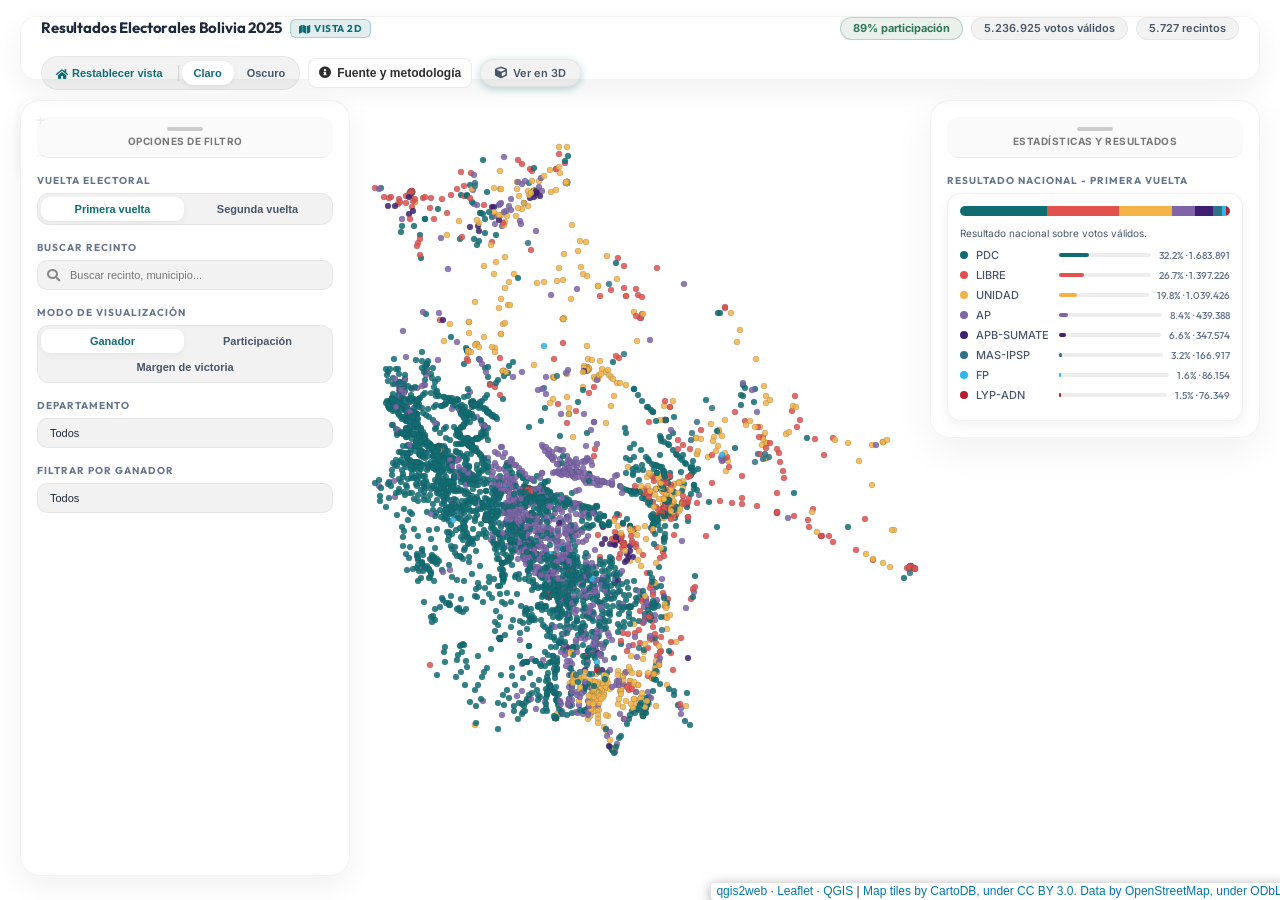
==== commit c99438e6: "ajuste de vsita de paneles 2d y 3d" ====
--- a/index.html
+++ b/index.html
@@ -18,6 +18,903 @@
     <link href="https://fonts.googleapis.com/css2?family=Inter:wght@400;500;600;700&family=Outfit:wght@500;600;700;800&display=swap" rel="stylesheet">
 
     <title>Resultados Electorales Bolivia 2025</title>
+    <style>
+        :root {
+            --glass-bg: rgba(255, 255, 255, 0.76);
+            --glass-border: rgba(0, 0, 0, 0.05);
+            --glass-shadow: rgba(0, 0, 0, 0.06);
+            --text-primary: #1e293b;
+            --text-secondary: #475569;
+            --text-muted: #64748b;
+            --card-bg: rgba(255, 255, 255, 0.72);
+            --card-border: rgba(0, 0, 0, 0.06);
+            --btn-bg: rgba(0, 0, 0, 0.05);
+            --btn-active-bg: #ffffff;
+            --btn-active-color: #0f6d72;
+            --accent-glow: rgba(15, 109, 114, 0.15);
+            --sidebar-width: 330px;
+            --header-height: 64px;
+        }
+
+        .dark-theme {
+            --glass-bg: rgba(18, 18, 18, 0.76);
+            --glass-border: rgba(255, 255, 255, 0.08);
+            --glass-shadow: rgba(0, 0, 0, 0.35);
+            --text-primary: #f8fafc;
+            --text-secondary: #cbd5e1;
+            --text-muted: #94a3b8;
+            --card-bg: rgba(30, 30, 30, 0.72);
+            --card-border: rgba(255, 255, 255, 0.05);
+            --btn-bg: rgba(255, 255, 255, 0.06);
+            --btn-active-bg: rgba(255, 255, 255, 0.12);
+            --btn-active-color: #2db7ea;
+            --accent-glow: rgba(45, 183, 234, 0.15);
+        }
+
+        /* Base Reset & Transition Override */
+        body {
+            transition: background-color 0.3s ease, color 0.3s ease;
+            overflow: hidden !important;
+            height: 100vh;
+        }
+
+        .layout {
+            overflow: hidden !important;
+            height: 100vh;
+        }
+
+        /* Glassmorphism Sidebars */
+        .sidebar {
+            position: absolute;
+            top: calc(var(--header-height) + 36px);
+            bottom: 24px;
+            width: var(--sidebar-width);
+            z-index: 1000;
+            background: var(--glass-bg) !important;
+            backdrop-filter: blur(20px) saturate(180%);
+            -webkit-backdrop-filter: blur(20px) saturate(180%);
+            border: 1px solid var(--glass-border) !important;
+            border-radius: 20px;
+            box-shadow: 0 10px 30px var(--glass-shadow);
+            overflow-y: auto;
+            overflow-x: hidden;
+            padding: 16px;
+            transition: all 0.3s cubic-bezier(0.4, 0, 0.2, 1), opacity 0.3s ease;
+            box-sizing: border-box;
+            display: flex;
+            flex-direction: column;
+            gap: 16px;
+        }
+
+        .sidebar::-webkit-scrollbar {
+            width: 5px;
+        }
+        .sidebar::-webkit-scrollbar-track {
+            background: transparent;
+        }
+        .sidebar::-webkit-scrollbar-thumb {
+            background: rgba(0, 0, 0, 0.15);
+            border-radius: 99px;
+        }
+        .dark-theme .sidebar::-webkit-scrollbar-thumb {
+            background: rgba(255, 255, 255, 0.15);
+        }
+
+        /* Modern Glassmorphic Topbar */
+        .topbar {
+            position: absolute;
+            top: 16px;
+            left: 20px;
+            right: 20px;
+            height: var(--header-height);
+            display: flex;
+            align-items: center;
+            justify-content: space-between;
+            gap: 16px;
+            padding: 0 20px;
+            background: var(--glass-bg) !important;
+            backdrop-filter: blur(20px) saturate(180%);
+            -webkit-backdrop-filter: blur(20px) saturate(180%);
+            border: 1px solid var(--glass-border) !important;
+            border-radius: 16px;
+            box-shadow: 0 10px 30px var(--glass-shadow);
+            z-index: 1010;
+            box-sizing: border-box;
+            transition: all 0.3s ease;
+        }
+
+        .brand {
+            font-family: "Outfit", Inter, sans-serif;
+            font-size: 15px;
+            font-weight: 700;
+            color: var(--text-primary);
+            letter-spacing: -0.01em;
+        }
+
+        .chip-3d {
+            background: rgba(15, 109, 114, 0.12) !important;
+            color: #0f6d72 !important;
+            border: 1px solid rgba(15, 109, 114, 0.25) !important;
+            font-size: 10px !important;
+            font-weight: 700;
+            padding: 3px 8px !important;
+            border-radius: 6px;
+            letter-spacing: 0.05em;
+            display: inline-flex;
+            align-items: center;
+            gap: 4px;
+            transition: all 0.2s ease;
+        }
+        .dark-theme .chip-3d {
+            background: rgba(45, 183, 234, 0.15) !important;
+            color: #2db7ea !important;
+            border-color: rgba(45, 183, 234, 0.3) !important;
+        }
+
+        .top-stats {
+            display: flex;
+            gap: 8px;
+            align-items: center;
+        }
+
+        .chip {
+            display: inline-flex;
+            align-items: center;
+            padding: 5px 12px !important;
+            border-radius: 99px !important;
+            background: var(--btn-bg) !important;
+            border: 1px solid var(--glass-border) !important;
+            font-size: 11px !important;
+            font-weight: 600 !important;
+            color: var(--text-secondary) !important;
+            line-height: 1 !important;
+            transition: all 0.2s ease;
+        }
+
+        .chip-green {
+            background: rgba(48, 118, 85, 0.1) !important;
+            color: #307655 !important;
+            border-color: rgba(48, 118, 85, 0.25) !important;
+            font-weight: 700 !important;
+        }
+
+        .topbar-controls {
+            display: flex;
+            align-items: center;
+            gap: 8px !important;
+        }
+
+        /* Combined controls bar */
+        .basemap-bar {
+            background: var(--btn-bg) !important;
+            border: 1px solid var(--glass-border) !important;
+            border-radius: 99px;
+            padding: 2px !important;
+            display: flex;
+            align-items: center;
+            gap: 1px;
+        }
+
+        .base-btn {
+            border: none;
+            background: transparent !important;
+            border-radius: 99px !important;
+            padding: 6px 12px !important;
+            font-size: 11px !important;
+            font-weight: 600 !important;
+            color: var(--text-secondary) !important;
+            cursor: pointer;
+            transition: all 0.2s ease;
+            display: inline-flex;
+            align-items: center;
+            gap: 4px;
+        }
+
+        .base-btn.active {
+            background: var(--btn-active-bg) !important;
+            color: var(--btn-active-color) !important;
+            box-shadow: 0 2px 6px var(--glass-shadow) !important;
+        }
+
+        .btn-reset {
+            color: #0f6d72 !important;
+            font-weight: 700 !important;
+            padding: 6px 12px !important;
+        }
+        .dark-theme .btn-reset {
+            color: #2db7ea !important;
+        }
+
+        .mode-switch-btn {
+            border: 1px solid var(--glass-border) !important;
+            background: var(--btn-bg) !important;
+            color: var(--text-secondary) !important;
+            border-radius: 99px !important;
+            padding: 7px 14px !important;
+            font-size: 11px !important;
+            font-weight: 600 !important;
+            cursor: pointer;
+            display: inline-flex;
+            align-items: center;
+            gap: 6px;
+            line-height: 1;
+            text-decoration: none;
+            transition: all 0.2s ease;
+        }
+
+        .mode-switch-btn:hover {
+            background: var(--btn-active-bg) !important;
+            color: var(--text-primary) !important;
+            box-shadow: 0 2px 6px var(--glass-shadow);
+        }
+
+        .margin-legend-labels {
+            display: grid;
+            grid-template-columns: repeat(3, 1fr);
+            font-size: 11px;
+            color: var(--text-secondary);
+            margin-top: 4px;
+        }
+        .margin-legend-col {
+            display: flex;
+            flex-direction: column;
+            line-height: 1.3;
+        }
+        .margin-legend-col strong {
+            font-weight: 600;
+            color: var(--text-primary);
+        }
+        .margin-legend-col span {
+            font-size: 10px;
+            color: var(--text-muted);
+        }
+        .margin-legend-col:nth-child(1) {
+            text-align: left;
+        }
+        .margin-legend-col:nth-child(2) {
+            text-align: center;
+        }
+        .margin-legend-col:nth-child(3) {
+            text-align: right;
+        }
+
+        /* Panels Inner Blocks & UI */
+        .panel-label {
+            font-family: "Outfit", Inter, sans-serif;
+            font-size: 10px;
+            font-weight: 700;
+            color: var(--text-muted);
+            letter-spacing: 0.1em;
+            text-transform: uppercase;
+            margin-bottom: 6px;
+        }
+
+        .segmented {
+            background: var(--btn-bg) !important;
+            border: 1px solid var(--glass-border) !important;
+            border-radius: 12px !important;
+            padding: 3px !important;
+            gap: 2px !important;
+        }
+
+        .seg {
+            border: none;
+            background: transparent !important;
+            border-radius: 9px !important;
+            padding: 6px 8px !important;
+            font-size: 11px !important;
+            font-weight: 600 !important;
+            color: var(--text-secondary) !important;
+            cursor: pointer;
+            transition: all 0.2s ease;
+        }
+
+        .seg.active {
+            background: var(--btn-active-bg) !important;
+            color: var(--btn-active-color) !important;
+            box-shadow: 0 2px 6px var(--glass-shadow) !important;
+        }
+
+        .ui-select {
+            border: 1px solid var(--glass-border) !important;
+            background: var(--btn-bg) !important;
+            color: var(--text-primary) !important;
+            border-radius: 10px !important;
+            padding: 8px 12px !important;
+            font-size: 11px !important;
+            font-weight: 500 !important;
+            cursor: pointer;
+            transition: all 0.2s ease;
+            appearance: none;
+            -webkit-appearance: none;
+            background-image: url("data:image/svg+xml;charset=UTF-8,%3csvg xmlns='http://www.w3.org/2000/svg' viewBox='0 0 24 24' fill='none' stroke='%2364748b' stroke-width='2' stroke-linecap='round' stroke-linejoin='round'%3e%3cpolyline points='6 9 12 15 18 9'%3e%3c/polyline%3e%3c/svg%3e");
+            background-repeat: no-repeat;
+            background-position: right 12px center;
+            background-size: 14px;
+            padding-right: 32px !important;
+        }
+
+        .ui-select:focus {
+            outline: none;
+            border-color: #0f6d72 !important;
+            background-color: var(--btn-active-bg) !important;
+            box-shadow: 0 0 0 3px var(--accent-glow);
+        }
+        .dark-theme .ui-select:focus {
+            border-color: #2db7ea !important;
+        }
+
+        /* Search input styling */
+        .search-input-wrap input {
+            border: 1px solid var(--glass-border) !important;
+            background: var(--btn-bg) !important;
+            color: var(--text-primary) !important;
+            border-radius: 10px !important;
+            padding: 8px 12px 8px 32px !important;
+            font-size: 11px !important;
+            transition: all 0.2s ease;
+        }
+
+        .search-input-wrap input:focus {
+            outline: none;
+            border-color: #0f6d72 !important;
+            background-color: var(--btn-active-bg) !important;
+            box-shadow: 0 0 0 3px var(--accent-glow);
+        }
+        .dark-theme .search-input-wrap input:focus {
+            border-color: #2db7ea !important;
+        }
+
+        .search-results-dropdown {
+            background: var(--glass-bg) !important;
+            backdrop-filter: blur(20px) saturate(180%);
+            -webkit-backdrop-filter: blur(20px) saturate(180%);
+            border: 1px solid var(--glass-border) !important;
+            border-radius: 12px !important;
+            box-shadow: 0 8px 24px var(--glass-shadow);
+        }
+
+        .search-result-item {
+            border-bottom: 1px solid var(--card-border) !important;
+            color: var(--text-primary) !important;
+            transition: background 0.15s ease;
+        }
+
+        .search-result-item:hover {
+            background: var(--btn-bg) !important;
+        }
+
+        .search-result-item .item-title {
+            color: var(--text-primary) !important;
+            font-size: 11px !important;
+        }
+
+        .search-result-item .item-subtitle {
+            color: var(--text-muted) !important;
+            font-size: 9px !important;
+        }
+
+        /* Legend box adjustments */
+        .legend-box.compact {
+            background: var(--card-bg) !important;
+            border: 1px solid var(--card-border) !important;
+            border-radius: 14px !important;
+            padding: 12px !important;
+            box-shadow: 0 4px 12px var(--glass-shadow);
+        }
+
+        .legend-bar {
+            height: 10px !important;
+            border-radius: 5px !important;
+            border: none !important;
+            margin-bottom: 10px !important;
+        }
+
+        .legend-note {
+            font-size: 10px !important;
+            color: var(--text-secondary) !important;
+            line-height: 1.4 !important;
+            margin-bottom: 8px !important;
+        }
+
+        .legend-row {
+            display: grid;
+            grid-template-columns: 8px 75px 1fr auto !important;
+            gap: 8px !important;
+            margin-bottom: 6px !important;
+            font-size: 11px !important;
+            color: var(--text-primary) !important;
+        }
+
+        .legend-party {
+            color: var(--text-secondary) !important;
+            font-weight: 500 !important;
+        }
+
+        .legend-stats {
+            color: var(--text-muted) !important;
+            font-size: 10px !important;
+        }
+
+        /* Wins grid segment */
+        .wins-grid {
+            display: grid;
+            grid-template-columns: 1fr 1fr;
+            gap: 12px !important;
+        }
+
+        .win-card {
+            border: 1px solid var(--card-border) !important;
+            border-radius: 12px !important;
+            background: var(--card-bg) !important;
+            padding: 12px 8px !important;
+            text-align: center;
+            box-shadow: 0 4px 12px var(--glass-shadow);
+            transition: transform 0.2s ease, box-shadow 0.2s ease;
+        }
+
+        .win-card:hover {
+            transform: translateY(-2px);
+            box-shadow: 0 6px 16px var(--accent-glow);
+        }
+
+        .win-value {
+            font-size: 24px !important;
+            font-weight: 800 !important;
+            letter-spacing: -0.02em !important;
+        }
+
+        .win-label {
+            font-size: 9px !important;
+            font-weight: 700 !important;
+            color: var(--text-muted) !important;
+            text-transform: uppercase;
+            letter-spacing: 0.05em;
+            margin-top: 4px;
+        }
+
+        /* Candidates & Details inside popups and sidebar details */
+        .popup-card {
+            color: var(--text-primary) !important;
+            padding: 0 !important;
+            width: 100% !important;
+            box-sizing: border-box;
+        }
+
+        .popup-title {
+            color: var(--text-primary) !important;
+            font-family: "Outfit", Inter, sans-serif !important;
+            font-size: 15px !important;
+            font-weight: 700 !important;
+            letter-spacing: -0.01em !important;
+        }
+
+        .popup-subtitle {
+            color: var(--text-muted) !important;
+            font-size: 11px !important;
+            margin-top: 2px !important;
+        }
+
+        .popup-winner {
+            background: var(--card-bg) !important;
+            border: 1px solid var(--card-border) !important;
+            border-radius: 10px !important;
+            padding: 8px 12px !important;
+            box-shadow: 0 3px 8px var(--glass-shadow);
+            color: var(--text-primary) !important;
+        }
+
+        .popup-winner-name {
+            color: var(--text-primary) !important;
+            font-weight: 600 !important;
+            font-size: 12px !important;
+        }
+
+        .popup-winner-pct {
+            font-family: "Outfit", Inter, sans-serif !important;
+            font-size: 14px !important;
+            font-weight: 700 !important;
+            color: var(--text-primary) !important;
+        }
+
+        .popup-party-box {
+            background: var(--card-bg) !important;
+            border: 1px solid var(--card-border) !important;
+            border-radius: 10px !important;
+            padding: 10px !important;
+            box-shadow: 0 3px 8px var(--glass-shadow);
+        }
+
+        .popup-mini-bar {
+            height: 6px !important;
+            border-radius: 3px !important;
+            margin-bottom: 8px !important;
+        }
+
+        .popup-party-row {
+            font-size: 11px !important;
+            margin-top: 3px !important;
+            color: var(--text-primary) !important;
+        }
+
+        .popup-party {
+            color: var(--text-secondary) !important;
+        }
+
+        .popup-pct {
+            color: var(--text-primary) !important;
+            font-weight: 600 !important;
+        }
+
+        .popup-votes {
+            color: var(--text-muted) !important;
+        }
+
+        .popup-metrics {
+            border-top: 1px solid var(--card-border) !important;
+            padding-top: 10px !important;
+            gap: 12px !important;
+        }
+
+        .popup-metrics strong {
+            font-family: "Outfit", Inter, sans-serif !important;
+            font-size: 16px !important;
+            color: var(--text-primary) !important;
+        }
+
+        .popup-metrics span {
+            color: var(--text-muted) !important;
+            font-size: 9px !important;
+            text-transform: uppercase;
+            font-weight: 600;
+            letter-spacing: 0.05em;
+        }
+
+        /* Candidates grid style */
+        .popup-candidates-title {
+            font-family: "Outfit", Inter, sans-serif !important;
+            font-size: 11px !important;
+            font-weight: 700 !important;
+            color: var(--text-muted) !important;
+            text-transform: uppercase;
+            letter-spacing: 0.08em;
+            margin-top: 12px !important;
+            margin-bottom: 6px !important;
+            border-top: 1px solid var(--card-border) !important;
+            padding-top: 10px !important;
+        }
+
+        .popup-candidates-list {
+            display: flex;
+            flex-direction: column;
+            gap: 6px !important;
+        }
+
+        .popup-candidate-item {
+            background: var(--card-bg) !important;
+            border: 1px solid var(--card-border) !important;
+            border-radius: 8px !important;
+            padding: 6px 8px !important;
+            display: flex;
+            align-items: center;
+            gap: 8px !important;
+            box-shadow: 0 2px 6px var(--glass-shadow);
+        }
+
+        .popup-cand-party-stripe {
+            width: 4px !important;
+            height: 24px !important;
+            border-radius: 2px !important;
+        }
+
+        .popup-cand-name {
+            font-weight: 600 !important;
+            font-size: 11px !important;
+            color: var(--text-primary) !important;
+        }
+
+        .popup-cand-details {
+            font-size: 9px !important;
+            color: var(--text-muted) !important;
+            margin-top: 1px !important;
+        }
+
+        .popup-cand-badge {
+            background: rgba(48, 118, 85, 0.1) !important;
+            color: #307655 !important;
+            border: 1px solid rgba(48, 118, 85, 0.2) !important;
+            font-size: 8px !important;
+            padding: 2px 6px !important;
+            border-radius: 4px !important;
+            font-weight: 700 !important;
+            text-transform: uppercase;
+            letter-spacing: 0.05em;
+        }
+
+        /* Mobile Drawer & Sheet Layout Responsive Overrides */
+        @media (max-width: 767px) {
+            :root {
+                --sidebar-width: 100%;
+                --header-height: auto;
+            }
+
+            .topbar {
+                top: 8px !important;
+                left: 8px !important;
+                right: 8px !important;
+                padding: 8px 12px !important;
+                flex-direction: column;
+                gap: 6px !important;
+                height: auto !important;
+                border-radius: 12px !important;
+            }
+
+            .brand {
+                font-size: 13px !important;
+                width: 100%;
+                display: flex;
+                justify-content: space-between;
+                align-items: center;
+            }
+
+            .top-stats {
+                width: 100%;
+                display: flex;
+                justify-content: space-between;
+                gap: 4px !important;
+            }
+
+            .chip {
+                padding: 4px 8px !important;
+                font-size: 9px !important;
+                flex: 1;
+                justify-content: center;
+            }
+
+            .topbar-controls {
+                width: 100%;
+                display: flex;
+                justify-content: space-between;
+                gap: 4px !important;
+            }
+
+            .basemap-bar {
+                padding: 1px !important;
+                flex: 1;
+                justify-content: space-between;
+            }
+
+            .base-btn {
+                padding: 4px 8px !important;
+                font-size: 9px !important;
+                flex: 1;
+                justify-content: center;
+            }
+
+            .mode-switch-btn {
+                padding: 5px 8px !important;
+                font-size: 9px !important;
+                flex: 1;
+                justify-content: center;
+            }
+
+            .sidebar {
+                top: auto !important;
+                bottom: 12px !important;
+                left: 12px !important;
+                right: 12px !important;
+                width: calc(100% - 24px) !important;
+                height: 280px !important;
+                border-radius: 16px !important;
+                padding: 12px !important;
+                box-shadow: 0 -8px 24px var(--glass-shadow) !important;
+                gap: 12px !important;
+                transform: none !important;
+                transition: height 0.3s cubic-bezier(0.4, 0, 0.2, 1) !important;
+            }
+
+            .sidebar-toggle-handle {
+                display: flex !important;
+                height: 20px !important;
+                align-items: center;
+                justify-content: center;
+                border-bottom: 1px solid var(--card-border);
+                margin-bottom: 4px;
+                cursor: pointer;
+            }
+
+            .handle-bar {
+                width: 36px !important;
+                height: 4px !important;
+                background: var(--text-muted) !important;
+                border-radius: 2px;
+            }
+
+            .handle-text {
+                display: none !important;
+            }
+
+            .sidebar-collapsed {
+                height: 32px !important;
+                overflow: hidden !important;
+                padding: 6px 12px !important;
+                transform: none !important;
+                opacity: 0.95 !important;
+            }
+
+            .sidebar-collapsed .sidebar-toggle-handle {
+                border-bottom: none !important;
+            }
+
+            .sidebar-collapsed > *:not(.sidebar-toggle-handle) {
+                display: none !important;
+            }
+
+            .mobile-tabs {
+                display: flex !important;
+                margin-top: 2px;
+                border-bottom: 1px solid var(--card-border);
+                padding-bottom: 4px;
+            }
+
+            .mobile-tab-btn {
+                flex: 1;
+                background: transparent;
+                border: none;
+                padding: 4px 0;
+                font-size: 11px;
+                font-weight: 700;
+                color: var(--text-muted);
+                cursor: pointer;
+                text-align: center;
+            }
+
+            .mobile-tab-btn.active {
+                color: var(--btn-active-color);
+                border-bottom: 2px solid var(--btn-active-color);
+            }
+        }
+
+        /* Desktop Floating Dashboard Card style for the right sidebar */
+        @media (min-width: 768px) {
+            .sidebar-right {
+                bottom: auto !important;
+                height: auto !important;
+                max-height: 80vh !important;
+                box-shadow: 0 12px 40px var(--glass-shadow) !important;
+            }
+            .sidebar-right.sidebar-collapsed {
+                height: auto !important;
+                min-height: 196px !important;
+            }
+            .popup-candidates-list::-webkit-scrollbar {
+                width: 4px;
+            }
+            .popup-candidates-list::-webkit-scrollbar-track {
+                background: transparent;
+            }
+            .popup-candidates-list::-webkit-scrollbar-thumb {
+                background: rgba(0, 0, 0, 0.12);
+                border-radius: 99px;
+            }
+            .dark-theme .popup-candidates-list::-webkit-scrollbar-thumb {
+                background: rgba(255, 255, 255, 0.12);
+            }
+        }
+
+        /* Ficha Flotante Contextual style */
+        .precinct-details-panel {
+            background: var(--glass-bg) !important;
+            backdrop-filter: blur(20px) saturate(180%);
+            -webkit-backdrop-filter: blur(20px) saturate(180%);
+            border: 1px solid var(--glass-border) !important;
+            border-radius: 20px !important;
+            box-shadow: 0 12px 40px var(--glass-shadow) !important;
+            color: var(--text-primary) !important;
+            padding: 20px 16px 16px !important;
+            z-index: 1500 !important;
+            overflow-y: auto !important;
+            box-sizing: border-box;
+            transition: all 0.3s cubic-bezier(0.4, 0, 0.2, 1) !important;
+        }
+
+        .precinct-details-panel.hidden {
+            opacity: 0 !important;
+            pointer-events: none !important;
+            transform: translateX(40px) !important;
+        }
+
+        .precinct-details-panel .close-btn {
+            position: absolute !important;
+            font-size: 20px !important;
+            color: var(--text-muted) !important;
+            top: 12px !important;
+            right: 14px !important;
+            cursor: pointer;
+            transition: color 0.2s ease;
+            background: transparent;
+            border: none;
+            line-height: 1;
+        }
+
+        .precinct-details-panel .close-btn:hover {
+            color: var(--text-primary) !important;
+        }
+
+        /* Desktop specific card layout */
+        @media (min-width: 768px) {
+            .precinct-details-panel {
+                position: fixed !important;
+                top: calc(var(--header-height) + 36px) !important;
+                right: calc(var(--sidebar-width) + 40px) !important; /* Floats contextual next to right sidebar */
+                width: 320px !important;
+                max-height: 78vh !important;
+            }
+        }
+
+        /* Mobile specific bottom sheet layout */
+        @media (max-width: 767px) {
+            .precinct-details-panel {
+                position: absolute !important;
+                bottom: 12px !important;
+                top: auto !important;
+                left: 12px !important;
+                right: 12px !important;
+                width: calc(100% - 24px) !important;
+                height: 280px !important;
+                max-height: 52vh !important;
+                border-radius: 16px !important;
+                box-shadow: 0 -8px 24px var(--glass-shadow) !important;
+                z-index: 2000 !important;
+            }
+
+            .precinct-details-panel.hidden {
+                transform: translateY(calc(100% + 20px)) !important;
+                opacity: 0 !important;
+                pointer-events: none !important;
+            }
+        }
+
+        /* Leaflet zoom controls alignment */
+        .leaflet-control-zoom {
+            margin-top: calc(var(--header-height) + 36px) !important;
+            margin-left: 20px !important;
+            border: 1px solid var(--glass-border) !important;
+            border-radius: 12px !important;
+            box-shadow: 0 4px 12px var(--glass-shadow) !important;
+            overflow: hidden;
+            background: var(--glass-bg) !important;
+        }
+        .leaflet-control-zoom a {
+            background: transparent !important;
+            color: var(--text-primary) !important;
+            border-bottom: 1px solid var(--glass-border) !important;
+            width: 34px !important;
+            height: 34px !important;
+            line-height: 34px !important;
+            font-size: 14px !important;
+            font-weight: 700 !important;
+            transition: all 0.2s ease;
+        }
+        .leaflet-control-zoom a:hover {
+            background: var(--btn-active-bg) !important;
+            color: var(--btn-active-color) !important;
+        }
+        .leaflet-bar {
+            border: none !important;
+        }
+        .dark-theme .leaflet-control-zoom {
+            background: var(--glass-bg) !important;
+        }
+
+        /* Prevent Margen de victoria from cutting off by utilizing a 2x2 grid */
+        .segmented-3 {
+            grid-template-columns: 1fr 1fr !important;
+        }
+        .segmented-3 button[data-mode="margin"] {
+            grid-column: span 2 !important;
+        }
+    </style>
 </head>
 <body>
 
@@ -35,15 +932,59 @@
             <div id="basemapBar" class="basemap-bar">
                 <button class="base-btn btn-reset" id="btnResetView" type="button" title="Restablecer vista nacional y filtros">
                     <i class="fas fa-home"></i>
+                    <span>Restablecer vista</span>
                 </button>
                 <span style="width: 1px; height: 16px; background: currentColor; opacity: 0.15; margin: 0 2px;"></span>
                 <button class="base-btn active" data-base="light" type="button">Claro</button>
                 <button class="base-btn" data-base="dark" type="button">Oscuro</button>
-                <button class="base-btn" data-base="none" type="button">Sin mapa</button>
             </div>
+            <button class="source-methodology-btn" id="btnSourceMethodology" type="button">
+                <i class="fas fa-info-circle"></i> Fuente y metodología
+            </button>
             <a href="mapa3d.html" class="mode-switch-btn"><i class="fas fa-cube"></i> Ver en 3D</a>
         </div>
     </header>
+
+    <div class="info-modal-backdrop hidden" id="sourceMethodologyModal" aria-hidden="true">
+        <div class="info-modal" role="dialog" aria-modal="true" aria-labelledby="sourceMethodologyTitle">
+            <div class="info-modal-header">
+                <h2 id="sourceMethodologyTitle">Fuente y metodología</h2>
+                <button class="info-modal-close" id="btnCloseSourceMethodology" type="button" aria-label="Cerrar">
+                    <i class="fas fa-times"></i>
+                </button>
+            </div>
+            <div class="info-modal-body">
+                <section>
+                    <h3>Fuente de datos</h3>
+                    <p>Los datos electorales utilizados en este visor provienen del cómputo oficial publicado por el Tribunal Supremo Electoral (TSE) y el Órgano Electoral Plurinacional (OEP) para las Elecciones Generales Bolivia 2025.</p>
+                    <p><strong>Fuentes consultadas:</strong></p>
+                    <ul>
+                        <li>Cómputo oficial OEP/TSE - Primera vuelta 2025.</li>
+                        <li>Cómputo oficial OEP/TSE - Segunda vuelta 2025.</li>
+                        <li>Padrón Electoral Biométrico del OEP.</li>
+                        <li>Listas oficiales de candidatas y candidatos habilitados.</li>
+                        <li>Sistema geoelectoral / datos de recintos electorales.</li>
+                    </ul>
+                </section>
+                <section>
+                    <h3>Modos de visualización</h3>
+                    <ul>
+                        <li><strong>Ganador:</strong> color por partido ganador.</li>
+                        <li><strong>Participación:</strong> escala de color según porcentaje de participación.</li>
+                        <li><strong>Margen de victoria:</strong> intensidad del color según diferencia entre el primer y segundo lugar.</li>
+                    </ul>
+                </section>
+                <section>
+                    <h3>Primera y segunda vuelta</h3>
+                    <p>La primera vuelta utiliza los campos electorales correspondientes a la votación general. La segunda vuelta utiliza los campos específicos de balotaje para votos, participación, votos válidos y margen.</p>
+                </section>
+                <section>
+                    <h3>Advertencia</h3>
+                    <p class="info-modal-warning">Los datos deben verificarse con las fuentes oficiales del OEP/TSE antes de emplearse en análisis definitivo, publicación institucional o toma de decisiones.</p>
+                </section>
+            </div>
+        </div>
+    </div>
 
     <div class="layout">
         <!-- Panel Izquierdo: Filtros y Búsqueda -->
@@ -78,11 +1019,11 @@
             </div>
 
             <div class="panel-block" id="colorByBlock">
-                <div class="panel-label">COLOREAR POR</div>
+                <div class="panel-label">MODO DE VISUALIZACIÓN</div>
                 <div class="segmented segmented-3">
                     <button class="seg active color-mode-btn" data-mode="winner" type="button">Ganador</button>
                     <button class="seg color-mode-btn" data-mode="participation" type="button">Participación</button>
-                    <button class="seg color-mode-btn" data-mode="margin" type="button">Margen</button>
+                    <button class="seg color-mode-btn" data-mode="margin" type="button">Margen de victoria</button>
                 </div>
             </div>
 
@@ -137,17 +1078,13 @@
                     </div>
                 </div>
             </div>
-
-            <!-- Vista Dinámica: Detalles de un Recinto Específico -->
-            <div id="sb-right-details" class="hidden" style="display: flex; flex-direction: column; gap: 12px; width: 100%;">
-                <div class="sidebar-right-header">
-                    <button class="btn-back" id="btnBackToGeneral" type="button">
-                        <i class="fas fa-arrow-left"></i> Volver al General
-                    </button>
-                </div>
-                <div id="precinctDetailsContent"></div>
-            </div>
         </aside>
+
+        <!-- Ficha Flotante Dinámica: Detalles de un Recinto Específico -->
+        <div id="precinctDetailsPanel" class="precinct-details-panel hidden">
+            <button class="close-btn" id="btnDetailsClose" type="button" aria-label="Cerrar">&times;</button>
+            <div id="precinctDetailsContent"></div>
+        </div>
 
         <main class="map-wrap">
             <div id="map"></div>
@@ -432,17 +1369,18 @@
         return content;
     }
 
+    var selectedDetailObject = null;
+
     function pop_recintos_1(feature, layer) {
         layer.on('click', function(e) {
+            selectedDetailObject = feature;
             var content = getRecintoTooltipHTML(feature);
-            var generalDiv = document.getElementById('sb-right-general');
-            var detailsDiv = document.getElementById('sb-right-details');
+            var panel = document.getElementById('precinctDetailsPanel');
             var contentDiv = document.getElementById('precinctDetailsContent');
 
-            if (generalDiv && detailsDiv && contentDiv) {
+            if (panel && contentDiv) {
                 contentDiv.innerHTML = content;
-                generalDiv.classList.add('hidden');
-                detailsDiv.classList.remove('hidden');
+                panel.classList.remove('hidden');
 
                 if (window.innerWidth < 768) {
                     switchMobileTab('results');
@@ -722,12 +1660,23 @@
             
             var isDark = document.body.classList.contains('dark-theme');
             var startColor = isDark ? '#2e2e2e' : '#f0f0f0';
-            legendBar.innerHTML = '<div class="legend-colorbar" style="background: linear-gradient(to right, ' + startColor + ', #e1524e);"></div>';
+            legendBar.innerHTML = '';
             legendSummary.innerHTML = 
-                '<div class="legend-colorbar-labels">' +
-                    '<span>Disputado (Empate)</span>' +
-                    '<span>Moderado (15%)</span>' +
-                    '<span>Contundente (>30%)</span>' +
+                '<div class="legend-note" style="margin-bottom: 8px;">Color: partido ganador. Intensidad: diferencia entre primer y segundo lugar.</div>' +
+                '<div class="legend-colorbar" style="background: linear-gradient(to right, ' + startColor + ', #e1524e); margin-bottom: 8px;"></div>' +
+                '<div class="margin-legend-labels">' +
+                '  <div class="margin-legend-col">' +
+                '    <strong>Disputado</strong>' +
+                '    <span>0–5%</span>' +
+                '  </div>' +
+                '  <div class="margin-legend-col">' +
+                '    <strong>Moderado</strong>' +
+                '    <span>5–15%</span>' +
+                '  </div>' +
+                '  <div class="margin-legend-col">' +
+                '    <strong>Contundente</strong>' +
+                '    <span>&gt;15%</span>' +
+                '  </div>' +
                 '</div>';
             return;
         }
@@ -789,20 +1738,22 @@
             return '<span class="legend-segment ' + r.cls + '" style="width:' + width.toFixed(3) + '%"></span>';
         }).join('');
 
-        legendSummary.innerHTML = rows.map(function(r) {
-            var shownPct = denominator ? ((r.votos / denominator) * 100) : 0;
-            var pctText = (currentRound === 'segunda' && isNationalView())
-                ? shownPct.toFixed(2)
-                : shownPct.toFixed(1);
-            return '<div class="legend-row">' +
-                '<span class="swatch ' + r.cls + '"></span>' +
-                '<span class="legend-party">' + r.key + '</span>' +
-                '<div class="legend-track-bg">' +
-                    '<div style="height: 100%; background:' + r.color + '; width:' + shownPct.toFixed(1) + '%; border-radius: 2px;"></div>' +
-                '</div>' +
-                '<span class="legend-stats">' + pctText + '% &middot; ' + formatNum(r.votos) + '</span>' +
-                '</div>';
-        }).join('');
+        legendSummary.innerHTML = 
+            '<div class="legend-note">Resultado nacional sobre votos válidos.</div>' +
+            rows.map(function(r) {
+                var shownPct = denominator ? ((r.votos / denominator) * 100) : 0;
+                var pctText = (currentRound === 'segunda' && isNationalView())
+                    ? shownPct.toFixed(2)
+                    : shownPct.toFixed(1);
+                return '<div class="legend-row">' +
+                    '<span class="swatch ' + r.cls + '"></span>' +
+                    '<span class="legend-party">' + r.key + '</span>' +
+                    '<div class="legend-track-bg">' +
+                        '<div style="height: 100%; background:' + r.color + '; width:' + shownPct.toFixed(1) + '%; border-radius: 2px;"></div>' +
+                    '</div>' +
+                    '<span class="legend-stats">' + pctText + '% &middot; ' + formatNum(r.votos) + '</span>' +
+                    '</div>';
+            }).join('');
     }
 
     function updateTopStats(features) {
@@ -838,17 +1789,29 @@
         updateSecondRoundWins(features);
     }
 
+    function closePrecinctDetails() {
+        selectedDetailObject = null;
+
+        var searchInput = document.getElementById('searchInput');
+        if (searchInput) searchInput.value = '';
+        var searchResults = document.getElementById('searchResults');
+        if (searchResults) {
+            searchResults.innerHTML = '';
+            searchResults.classList.add('hidden');
+        }
+
+        var panel = document.getElementById('precinctDetailsPanel');
+        if (panel) {
+            panel.classList.add('hidden');
+        }
+    }
+
     function applyFilters() {
         var dep = depFilter.value;
         var winner = winnerFilter.value;
 
-        // Restore right general stats panel on filter changes
-        var generalDiv = document.getElementById('sb-right-general');
-        var detailsDiv = document.getElementById('sb-right-details');
-        if (generalDiv && detailsDiv) {
-            detailsDiv.classList.add('hidden');
-            generalDiv.classList.remove('hidden');
-        }
+        // Close precinct details on filter change
+        closePrecinctDetails();
 
         var filtered = allFeatures.filter(function(f) {
             var okDep = dep === 'Todos' || f.properties.dep === dep;
@@ -928,15 +1891,14 @@
                         });
                         
                         setTimeout(function() {
+                            selectedDetailObject = f;
                             var content = getRecintoTooltipHTML(f);
-                            var generalDiv = document.getElementById('sb-right-general');
-                            var detailsDiv = document.getElementById('sb-right-details');
+                            var panel = document.getElementById('precinctDetailsPanel');
                             var contentDiv = document.getElementById('precinctDetailsContent');
 
-                            if (generalDiv && detailsDiv && contentDiv) {
+                            if (panel && contentDiv) {
                                 contentDiv.innerHTML = content;
-                                generalDiv.classList.add('hidden');
-                                detailsDiv.classList.remove('hidden');
+                                panel.classList.remove('hidden');
 
                                 if (window.innerWidth < 768) {
                                     switchMobileTab('results');
@@ -1010,13 +1972,8 @@
             var searchInput = document.getElementById('searchInput');
             if (searchInput) searchInput.value = '';
 
-            // Restore right general stats panel
-            var generalDiv = document.getElementById('sb-right-general');
-            var detailsDiv = document.getElementById('sb-right-details');
-            if (generalDiv && detailsDiv) {
-                detailsDiv.classList.add('hidden');
-                generalDiv.classList.remove('hidden');
-            }
+            // Close precinct details panel
+            closePrecinctDetails();
 
             // 2. Re-apply filters which will update map layer and fit bounds to national overview
             applyFilters();
@@ -1028,17 +1985,10 @@
         });
     });
 
-    // Back to General Statistics Button
-    var btnBackToGeneral = document.getElementById('btnBackToGeneral');
-    if (btnBackToGeneral) {
-        btnBackToGeneral.addEventListener('click', function() {
-            var generalDiv = document.getElementById('sb-right-general');
-            var detailsDiv = document.getElementById('sb-right-details');
-            if (generalDiv && detailsDiv) {
-                detailsDiv.classList.add('hidden');
-                generalDiv.classList.remove('hidden');
-            }
-        });
+    // Close Button listener for decoupled panel
+    var btnDetailsClose = document.getElementById('btnDetailsClose');
+    if (btnDetailsClose) {
+        btnDetailsClose.addEventListener('click', closePrecinctDetails);
     }
 
     // Mobile responsive sheet tabs and toggle logic
@@ -1114,6 +2064,28 @@
     setupSearch();
     setRound('primera');
     setBounds();
+
+    // Source and methodology modal toggle
+    var btnSourceMethodology = document.getElementById('btnSourceMethodology');
+    var btnCloseSourceMethodology = document.getElementById('btnCloseSourceMethodology');
+    var sourceMethodologyModal = document.getElementById('sourceMethodologyModal');
+
+    if (btnSourceMethodology && btnCloseSourceMethodology && sourceMethodologyModal) {
+        btnSourceMethodology.addEventListener('click', function() {
+            sourceMethodologyModal.classList.remove('hidden');
+            sourceMethodologyModal.setAttribute('aria-hidden', 'false');
+        });
+        btnCloseSourceMethodology.addEventListener('click', function() {
+            sourceMethodologyModal.classList.add('hidden');
+            sourceMethodologyModal.setAttribute('aria-hidden', 'true');
+        });
+        sourceMethodologyModal.addEventListener('click', function(e) {
+            if (e.target === sourceMethodologyModal) {
+                sourceMethodologyModal.classList.add('hidden');
+                sourceMethodologyModal.setAttribute('aria-hidden', 'true');
+            }
+        });
+    }
     </script>
 </body>
 </html>
--- a/css/custom.css
+++ b/css/custom.css
@@ -86,6 +86,142 @@
   background: rgba(45, 183, 234, 0.15);
   color: #2db7ea;
   border-color: rgba(45, 183, 234, 0.3);
+}
+
+.source-methodology-btn {
+  border: 1px solid rgba(0, 0, 0, 0.08);
+  background: rgba(255, 255, 255, 0.68);
+  color: #2f2f2f;
+  border-radius: 8px;
+  padding: 8px 10px;
+  font-size: 12px;
+  font-weight: 700;
+  cursor: pointer;
+  display: inline-flex;
+  align-items: center;
+  gap: 6px;
+  line-height: 1;
+}
+.source-methodology-btn:hover {
+  background: #ffffff;
+}
+.dark-theme .source-methodology-btn {
+  border-color: rgba(255, 255, 255, 0.08);
+  background: rgba(255, 255, 255, 0.06);
+  color: #e8e8e8;
+}
+.dark-theme .source-methodology-btn:hover {
+  background: rgba(255, 255, 255, 0.12);
+}
+
+.info-modal-backdrop {
+  position: fixed;
+  inset: 0;
+  z-index: 3000;
+  background: rgba(0, 0, 0, 0.46);
+  display: flex;
+  align-items: center;
+  justify-content: center;
+  padding: 20px;
+  box-sizing: border-box;
+}
+.info-modal {
+  width: min(560px, 100%);
+  max-height: min(82vh, 720px);
+  overflow-y: auto;
+  background: #ffffff;
+  color: #242424;
+  border-radius: 14px;
+  border: 1px solid rgba(0, 0, 0, 0.08);
+  box-shadow: 0 20px 60px rgba(0, 0, 0, 0.28);
+}
+.info-modal-header {
+  display: flex;
+  align-items: center;
+  justify-content: space-between;
+  gap: 12px;
+  padding: 16px 18px;
+  border-bottom: 1px solid #e8e8e8;
+}
+.info-modal-header h2 {
+  margin: 0;
+  font-family: "Outfit", Inter, "Segoe UI", sans-serif;
+  font-size: 20px;
+  line-height: 1.2;
+}
+.info-modal-close {
+  width: 34px;
+  height: 34px;
+  border: 1px solid rgba(0, 0, 0, 0.08);
+  background: #f7f7f7;
+  color: #333;
+  border-radius: 8px;
+  cursor: pointer;
+  display: inline-flex;
+  align-items: center;
+  justify-content: center;
+  flex-shrink: 0;
+}
+.info-modal-close:hover {
+  background: #eeeeee;
+}
+.info-modal-body {
+  padding: 16px 18px 18px;
+  font-size: 14px;
+  line-height: 1.5;
+}
+.info-modal-body section {
+  margin-bottom: 14px;
+}
+.info-modal-body h3 {
+  margin: 0 0 6px;
+  font-size: 13px;
+  letter-spacing: 0.08em;
+  text-transform: uppercase;
+  color: #0f6d72;
+}
+.info-modal-body p {
+  margin: 0 0 8px;
+}
+.info-modal-body ul {
+  margin: 0;
+  padding-left: 18px;
+}
+.info-modal-body li {
+  margin-bottom: 6px;
+}
+.info-modal-warning {
+  margin-top: 14px !important;
+  padding: 10px 12px;
+  border-radius: 8px;
+  background: #fff6df;
+  border: 1px solid #ead79d;
+  color: #6b5319;
+  font-weight: 600;
+}
+.dark-theme .info-modal {
+  background: #1c1c1c;
+  color: #e8e8e8;
+  border-color: rgba(255, 255, 255, 0.08);
+}
+.dark-theme .info-modal-header {
+  border-bottom-color: rgba(255, 255, 255, 0.08);
+}
+.dark-theme .info-modal-close {
+  border-color: rgba(255, 255, 255, 0.08);
+  background: rgba(255, 255, 255, 0.06);
+  color: #eeeeee;
+}
+.dark-theme .info-modal-close:hover {
+  background: rgba(255, 255, 255, 0.12);
+}
+.dark-theme .info-modal-body h3 {
+  color: #2db7ea;
+}
+.dark-theme .info-modal-warning {
+  background: rgba(234, 215, 157, 0.12);
+  border-color: rgba(234, 215, 157, 0.35);
+  color: #ead79d;
 }
 
 .layout {
@@ -153,6 +289,10 @@
   grid-template-columns: 1fr 1fr 1fr;
 }
 
+.segmented-4 {
+  grid-template-columns: 1fr 1fr;
+}
+
 .seg {
   border: none;
   background: transparent;
@@ -378,10 +518,12 @@
   display: inline-flex !important;
   align-items: center;
   justify-content: center;
-  width: 28px;
+  gap: 6px;
+  min-height: 28px;
   height: 28px;
-  padding: 0 !important;
-  border-radius: 50% !important;
+  padding: 0 10px !important;
+  border-radius: 999px !important;
+  white-space: nowrap;
 }
 
 .dark-theme .btn-reset {
@@ -641,6 +783,27 @@
   font-size: 10px;
   color: #666;
   font-weight: 500;
+  gap: 8px;
+}
+.legend-colorbar-labels span {
+  flex: 1;
+  line-height: 1.25;
+}
+.legend-colorbar-labels span:nth-child(2) {
+  text-align: center;
+}
+.legend-colorbar-labels span:last-child {
+  text-align: right;
+}
+.legend-colorbar-labels small {
+  color: #888;
+  font-size: 9px;
+}
+.legend-note {
+  margin: 2px 0 8px;
+  color: #555;
+  font-size: 11px;
+  line-height: 1.35;
 }
 
 /* Popup Candidates Section */
@@ -813,6 +976,10 @@
 .dark-theme .legend-colorbar-labels {
   color: #aaa;
 }
+.dark-theme .legend-colorbar-labels small,
+.dark-theme .legend-note {
+  color: #9a9a9a;
+}
 
 /* Dark mode Leaflet Popups */
 .dark-theme .elex-popup .leaflet-popup-content-wrapper {
@@ -922,9 +1089,9 @@
   box-shadow: 0 4px 15px rgba(20, 128, 133, 0.6);
 }
 
-/* Sidebar Drag Handle (Bottom Sheet Toggle) */
+/* Sidebar Collapse Handle */
 .sidebar-toggle-handle {
-  display: none;
+  display: flex;
   width: 100%;
   padding: 10px 0;
   text-align: center;
@@ -934,6 +1101,13 @@
   flex-direction: column;
   align-items: center;
   gap: 4px;
+  border-radius: 12px;
+  flex-shrink: 0;
+  user-select: none;
+}
+.sidebar-toggle-handle:focus-visible {
+  outline: 2px solid #0f6d72;
+  outline-offset: 2px;
 }
 .handle-bar {
   width: 36px;
@@ -957,6 +1131,30 @@
 }
 .dark-theme .handle-text {
   color: #aaa;
+}
+
+.sidebar.sidebar-collapsed {
+  width: 48px;
+  padding: 8px;
+  overflow: visible;
+}
+.sidebar.sidebar-collapsed > :not(.sidebar-toggle-handle) {
+  display: none !important;
+}
+.sidebar.sidebar-collapsed .sidebar-toggle-handle {
+  height: 100%;
+  min-height: 180px;
+  justify-content: center;
+  border-bottom: none;
+}
+.sidebar.sidebar-collapsed .handle-bar {
+  width: 4px;
+  height: 36px;
+}
+.sidebar.sidebar-collapsed .handle-text {
+  writing-mode: vertical-rl;
+  transform: rotate(180deg);
+  white-space: nowrap;
 }
 
 /* Precinct Details Panel (Desktop: Elegant Right Side Panel, Mobile: Slide-Up Bottom Sheet) */
@@ -1138,6 +1336,19 @@
   .sidebar.sidebar-collapsed {
     transform: translateY(calc(100% - 40px)) !important;
   }
+  .sidebar.sidebar-collapsed .sidebar-toggle-handle {
+    height: auto;
+    min-height: 40px;
+    justify-content: flex-start;
+  }
+  .sidebar.sidebar-collapsed .handle-bar {
+    width: 36px;
+    height: 4px;
+  }
+  .sidebar.sidebar-collapsed .handle-text {
+    writing-mode: horizontal-tb;
+    transform: none;
+  }
   
   .sidebar-mobile-hidden {
     display: none !important;
@@ -1173,5 +1384,3 @@
     margin-left: 10px !important;
   }
 }
-
-
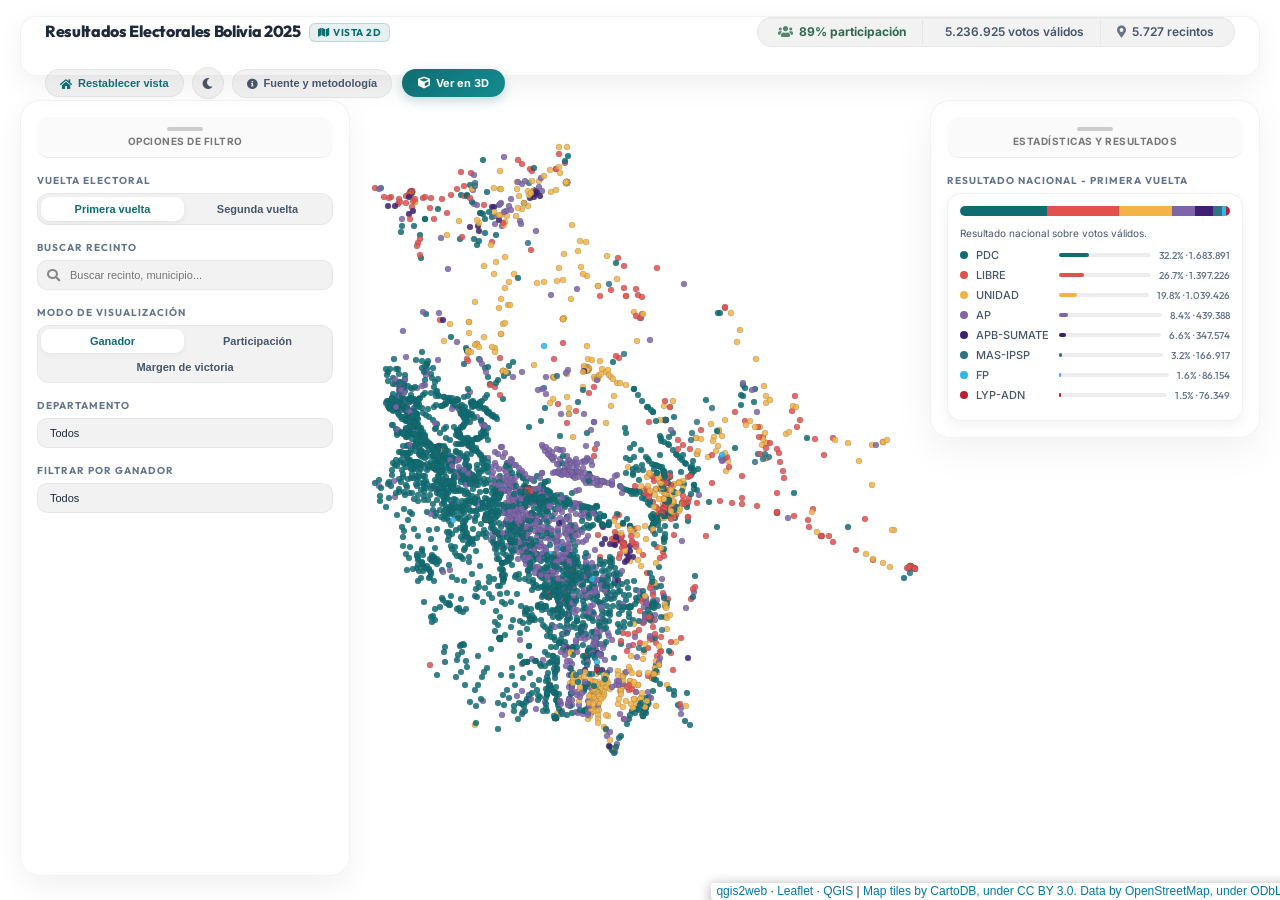
==== commit 282110f4: "update" ====
--- a/index.html
+++ b/index.html
@@ -1,6 +1,16 @@
 <!doctype html>
 <html lang="es">
 <head>
+    <script>
+        (function() {
+            var theme = localStorage.getItem('electoral-map-theme') || 'light';
+            if (theme === 'dark') {
+                document.documentElement.classList.add('dark-theme');
+            } else {
+                document.documentElement.classList.remove('dark-theme');
+            }
+        })();
+    </script>
     <meta charset="utf-8">
     <meta http-equiv="X-UA-Compatible" content="IE=edge">
     <meta name="viewport" content="initial-scale=1,user-scalable=no,maximum-scale=1,width=device-width">
@@ -106,12 +116,12 @@
             top: 16px;
             left: 20px;
             right: 20px;
-            height: var(--header-height);
+            height: 60px;
             display: flex;
             align-items: center;
             justify-content: space-between;
-            gap: 16px;
-            padding: 0 20px;
+            gap: 20px;
+            padding: 0 24px;
             background: var(--glass-bg) !important;
             backdrop-filter: blur(20px) saturate(180%);
             -webkit-backdrop-filter: blur(20px) saturate(180%);
@@ -120,21 +130,26 @@
             box-shadow: 0 10px 30px var(--glass-shadow);
             z-index: 1010;
             box-sizing: border-box;
-            transition: all 0.3s ease;
+            transition: all 0.3s cubic-bezier(0.4, 0, 0.2, 1);
         }
 
         .brand {
             font-family: "Outfit", Inter, sans-serif;
-            font-size: 15px;
-            font-weight: 700;
+            font-size: 16px;
+            font-weight: 800;
             color: var(--text-primary);
-            letter-spacing: -0.01em;
+            letter-spacing: -0.02em;
+            display: flex;
+            align-items: center;
+            gap: 10px;
+            flex-shrink: 0;
+            white-space: nowrap;
         }
 
         .chip-3d {
-            background: rgba(15, 109, 114, 0.12) !important;
+            background: rgba(15, 109, 114, 0.1) !important;
             color: #0f6d72 !important;
-            border: 1px solid rgba(15, 109, 114, 0.25) !important;
+            border: 1px solid rgba(15, 109, 114, 0.2) !important;
             font-size: 10px !important;
             font-weight: 700;
             padding: 3px 8px !important;
@@ -146,106 +161,158 @@
             transition: all 0.2s ease;
         }
         .dark-theme .chip-3d {
-            background: rgba(45, 183, 234, 0.15) !important;
+            background: rgba(45, 183, 234, 0.1) !important;
             color: #2db7ea !important;
-            border-color: rgba(45, 183, 234, 0.3) !important;
-        }
-
+            border-color: rgba(45, 183, 234, 0.2) !important;
+        }
+
+        /* Unified Stats Capsule */
         .top-stats {
             display: flex;
-            gap: 8px;
             align-items: center;
+            background: var(--btn-bg) !important;
+            border: 1px solid var(--glass-border) !important;
+            border-radius: 99px;
+            padding: 2px 4px !important;
+            gap: 0 !important;
+            box-shadow: inset 0 1px 2px rgba(0,0,0,0.03);
+            transition: all 0.3s ease;
         }
 
         .chip {
             display: inline-flex;
             align-items: center;
-            padding: 5px 12px !important;
-            border-radius: 99px !important;
-            background: var(--btn-bg) !important;
-            border: 1px solid var(--glass-border) !important;
-            font-size: 11px !important;
+            padding: 6px 16px !important;
+            background: transparent !important;
+            border: none !important;
+            border-right: 1px solid var(--glass-border) !important;
+            font-size: 12px !important;
             font-weight: 600 !important;
             color: var(--text-secondary) !important;
             line-height: 1 !important;
             transition: all 0.2s ease;
+            border-radius: 0 !important;
+        }
+        
+        .chip:last-child {
+            border-right: none !important;
         }
 
         .chip-green {
-            background: rgba(48, 118, 85, 0.1) !important;
-            color: #307655 !important;
-            border-color: rgba(48, 118, 85, 0.25) !important;
+            color: #2e6b4d !important;
             font-weight: 700 !important;
+        }
+        .dark-theme .chip-green {
+            color: #4ed995 !important;
+        }
+
+        /* CSS-injected FontAwesome icons for stats */
+        #chipPart::before {
+            content: '\f0c0';
+            font-family: 'Font Awesome 5 Free';
+            font-weight: 900;
+            margin-right: 6px;
+            opacity: 0.8;
+        }
+        #chipVal::before {
+            content: '\f772';
+            font-family: 'Font Awesome 5 Free';
+            font-weight: 900;
+            margin-right: 6px;
+            opacity: 0.8;
+        }
+        #chipRec::before {
+            content: '\f3c5';
+            font-family: 'Font Awesome 5 Free';
+            font-weight: 900;
+            margin-right: 6px;
+            opacity: 0.8;
         }
 
         .topbar-controls {
             display: flex;
             align-items: center;
-            gap: 8px !important;
-        }
-
-        /* Combined controls bar */
-        .basemap-bar {
-            background: var(--btn-bg) !important;
-            border: 1px solid var(--glass-border) !important;
-            border-radius: 99px;
-            padding: 2px !important;
+            gap: 10px !important;
+            flex-shrink: 0;
+        }
+
+        .mini-controls {
             display: flex;
             align-items: center;
-            gap: 1px;
-        }
-
-        .base-btn {
-            border: none;
-            background: transparent !important;
-            border-radius: 99px !important;
-            padding: 6px 12px !important;
-            font-size: 11px !important;
-            font-weight: 600 !important;
-            color: var(--text-secondary) !important;
-            cursor: pointer;
-            transition: all 0.2s ease;
-            display: inline-flex;
-            align-items: center;
-            gap: 4px;
-        }
-
-        .base-btn.active {
-            background: var(--btn-active-bg) !important;
-            color: var(--btn-active-color) !important;
-            box-shadow: 0 2px 6px var(--glass-shadow) !important;
-        }
-
-        .btn-reset {
-            color: #0f6d72 !important;
-            font-weight: 700 !important;
-            padding: 6px 12px !important;
-        }
-        .dark-theme .btn-reset {
-            color: #2db7ea !important;
-        }
-
-        .mode-switch-btn {
+            gap: 8px !important;
+        }
+
+        /* Premium interactive controls */
+        .base-btn, .source-methodology-btn {
             border: 1px solid var(--glass-border) !important;
             background: var(--btn-bg) !important;
             color: var(--text-secondary) !important;
             border-radius: 99px !important;
-            padding: 7px 14px !important;
+            padding: 8px 14px !important;
             font-size: 11px !important;
             font-weight: 600 !important;
+            cursor: pointer;
+            transition: all 0.2s cubic-bezier(0.4, 0, 0.2, 1);
+            display: inline-flex;
+            align-items: center;
+            justify-content: center;
+            gap: 6px;
+            line-height: 1;
+            box-shadow: 0 1px 2px rgba(0, 0, 0, 0.02);
+        }
+
+        .theme-toggle-btn {
+            width: 32px !important;
+            height: 32px !important;
+            padding: 0 !important;
+            border-radius: 50% !important;
+        }
+
+        .base-btn:hover, .source-methodology-btn:hover {
+            background: var(--btn-active-bg) !important;
+            color: var(--text-primary) !important;
+            transform: translateY(-1px);
+            box-shadow: 0 4px 12px var(--glass-shadow);
+        }
+
+        .btn-reset {
+            color: #0f6d72 !important;
+            font-weight: 700 !important;
+        }
+        .dark-theme .btn-reset {
+            color: #2db7ea !important;
+        }
+
+        /* Hero switch view button */
+        .mode-switch-btn {
+            background: linear-gradient(135deg, #0f6d72 0%, #158b91 100%) !important;
+            color: #ffffff !important;
+            border: none !important;
+            border-radius: 99px !important;
+            padding: 8px 16px !important;
+            font-size: 11px !important;
+            font-weight: 700 !important;
             cursor: pointer;
             display: inline-flex;
             align-items: center;
             gap: 6px;
             line-height: 1;
             text-decoration: none;
-            transition: all 0.2s ease;
+            transition: all 0.2s cubic-bezier(0.4, 0, 0.2, 1);
+            box-shadow: 0 4px 12px rgba(15, 109, 114, 0.25);
+        }
+        .dark-theme .mode-switch-btn {
+            background: linear-gradient(135deg, #1fa5cc 0%, #2db7ea 100%) !important;
+            box-shadow: 0 4px 12px rgba(45, 183, 234, 0.3);
         }
 
         .mode-switch-btn:hover {
-            background: var(--btn-active-bg) !important;
-            color: var(--text-primary) !important;
-            box-shadow: 0 2px 6px var(--glass-shadow);
+            transform: translateY(-1px);
+            box-shadow: 0 6px 16px rgba(15, 109, 114, 0.35);
+            filter: brightness(1.08);
+        }
+        .dark-theme .mode-switch-btn:hover {
+            box-shadow: 0 6px 16px rgba(45, 183, 234, 0.45);
         }
 
         .margin-legend-labels {
@@ -632,7 +699,7 @@
         }
 
         /* Mobile Drawer & Sheet Layout Responsive Overrides */
-        @media (max-width: 767px) {
+        @media (max-width: 768px) {
             :root {
                 --sidebar-width: 100%;
                 --header-height: auto;
@@ -642,60 +709,92 @@
                 top: 8px !important;
                 left: 8px !important;
                 right: 8px !important;
-                padding: 8px 12px !important;
-                flex-direction: column;
-                gap: 6px !important;
+                padding: 10px 14px !important;
+                display: grid !important;
+                grid-template-columns: 1fr auto !important;
+                grid-template-rows: auto auto !important;
+                gap: 8px 12px !important;
+                align-items: center !important;
                 height: auto !important;
                 border-radius: 12px !important;
             }
 
             .brand {
-                font-size: 13px !important;
-                width: 100%;
-                display: flex;
-                justify-content: space-between;
-                align-items: center;
+                grid-column: 1 / 2 !important;
+                grid-row: 1 / 2 !important;
+                font-size: 11px !important;
+                display: flex !important;
+                align-items: center !important;
+                gap: 6px !important;
+                justify-content: flex-start !important;
+                width: auto !important;
+                white-space: nowrap !important;
             }
 
             .top-stats {
-                width: 100%;
-                display: flex;
-                justify-content: space-between;
-                gap: 4px !important;
+                grid-column: 1 / 2 !important;
+                grid-row: 2 / 3 !important;
+                width: fit-content !important;
+                display: flex !important;
+                padding: 1px 2px !important;
+                border-radius: 99px !important;
+                background: var(--btn-bg) !important;
+                border: 1px solid var(--glass-border) !important;
+                gap: 0 !important;
             }
 
             .chip {
                 padding: 4px 8px !important;
                 font-size: 9px !important;
-                flex: 1;
-                justify-content: center;
-            }
-
+                border-right: 1px solid var(--glass-border) !important;
+                border-radius: 0 !important;
+                flex: none !important;
+            }
+            
+            .chip:last-child {
+                border-right: none !important;
+            }
+
+            /* Enable display: contents so children of .topbar-controls act as grid items directly! */
             .topbar-controls {
-                width: 100%;
-                display: flex;
-                justify-content: space-between;
-                gap: 4px !important;
-            }
-
-            .basemap-bar {
-                padding: 1px !important;
-                flex: 1;
-                justify-content: space-between;
-            }
-
-            .base-btn {
-                padding: 4px 8px !important;
-                font-size: 9px !important;
-                flex: 1;
-                justify-content: center;
+                display: contents !important;
+            }
+
+            .mini-controls {
+                grid-column: 2 / 3 !important;
+                grid-row: 2 / 3 !important;
+                display: flex !important;
+                align-items: center !important;
+                gap: 6px !important;
+                justify-self: end !important;
+            }
+
+            .btn-text {
+                display: none !important; /* Hide long button texts to make elegant circular icon buttons! */
+            }
+
+            .base-btn, .source-methodology-btn {
+                padding: 0 !important;
+                width: 28px !important;
+                height: 28px !important;
+                border-radius: 50% !important;
+                font-size: 10px !important;
+                display: inline-flex !important;
+                align-items: center !important;
+                justify-content: center !important;
+                flex-shrink: 0 !important;
             }
 
             .mode-switch-btn {
-                padding: 5px 8px !important;
-                font-size: 9px !important;
-                flex: 1;
-                justify-content: center;
+                grid-column: 2 / 3 !important;
+                grid-row: 1 / 2 !important;
+                justify-self: end !important;
+                padding: 6px 12px !important;
+                font-size: 10px !important;
+                border-radius: 99px !important;
+                line-height: 1 !important;
+                height: auto !important;
+                width: auto !important;
             }
 
             .sidebar {
@@ -914,9 +1013,24 @@
         .segmented-3 button[data-mode="margin"] {
             grid-column: span 2 !important;
         }
+
+        /* Hide Leaflet zoom and bar controls globally on both desktop and mobile */
+        .leaflet-control-zoom, .leaflet-bar {
+            display: none !important;
+        }
     </style>
 </head>
 <body>
+    <script>
+        (function() {
+            var theme = localStorage.getItem('electoral-map-theme') || 'light';
+            if (theme === 'dark') {
+                document.body.classList.add('dark-theme');
+            } else {
+                document.body.classList.remove('dark-theme');
+            }
+        })();
+    </script>
 
     <header class="topbar">
         <div class="brand" style="display: flex; align-items: center; gap: 8px;">
@@ -929,19 +1043,23 @@
             <span class="chip" id="chipRec">-- recintos</span>
         </div>
         <div class="topbar-controls" style="display: flex; align-items: center; gap: 12px;">
-            <div id="basemapBar" class="basemap-bar">
+            <div class="mini-controls">
                 <button class="base-btn btn-reset" id="btnResetView" type="button" title="Restablecer vista nacional y filtros">
                     <i class="fas fa-home"></i>
-                    <span>Restablecer vista</span>
+                    <span class="btn-text">Restablecer vista</span>
                 </button>
-                <span style="width: 1px; height: 16px; background: currentColor; opacity: 0.15; margin: 0 2px;"></span>
-                <button class="base-btn active" data-base="light" type="button">Claro</button>
-                <button class="base-btn" data-base="dark" type="button">Oscuro</button>
+                <button class="base-btn theme-toggle-btn" id="btnThemeToggle" type="button" title="Cambiar tema (Claro/Oscuro)">
+                    <i class="fas fa-moon"></i>
+                </button>
+                <button class="source-methodology-btn" id="btnSourceMethodology" type="button" title="Fuente y metodología">
+                    <i class="fas fa-info-circle"></i>
+                    <span class="btn-text">Fuente y metodología</span>
+                </button>
             </div>
-            <button class="source-methodology-btn" id="btnSourceMethodology" type="button">
-                <i class="fas fa-info-circle"></i> Fuente y metodología
-            </button>
-            <a href="mapa3d.html" class="mode-switch-btn"><i class="fas fa-cube"></i> Ver en 3D</a>
+            <a href="mapa3d.html" class="mode-switch-btn" title="Ver en 3D">
+                <i class="fas fa-cube"></i>
+                <span class="btn-text">Ver en 3D</span>
+            </a>
         </div>
     </header>
 
@@ -1103,8 +1221,13 @@
     <script src="js/labels.js"></script>
     <script src="js/leaflet.photon.js"></script>
     <script src="data/recintos_1.js"></script>
+    <script src="js/app/election-constants.js"></script>
+    <script src="js/app/election-utils.js"></script>
 
     <script>
+    var ELECTION = window.ElectionConstants;
+    var ElectionUtils = window.ElectionUtils;
+
     var map = L.map('map', {
         zoomControl: false,
         maxZoom: 28,
@@ -1153,9 +1276,7 @@
         }
     }
 
-    var zoomControl = L.control.zoom({
-        position: 'topleft'
-    }).addTo(map);
+
 
     var bounds_group = new L.featureGroup([]);
     function setBounds() {}
@@ -1175,8 +1296,6 @@
             maxNativeZoom: 20
         }
     );
-    map.addLayer(layer_Positron_0);
-
     var baseLight = layer_Positron_0;
 
     var baseDark = L.tileLayer(
@@ -1197,62 +1316,79 @@
         }
     );
 
-    // Basemaps selector (Refined selector to exclude btnResetView)
-    document.querySelectorAll('.base-btn[data-base]').forEach(function(btn) {
-        btn.addEventListener('click', function() {
-            [baseLight, baseDark, baseOsm].forEach(function(layer) {
-                if (map.hasLayer(layer)) {
-                    map.removeLayer(layer);
-                }
-            });
-
-            if (this.dataset.base === 'osm') {
-                map.addLayer(baseOsm);
-            } else if (this.dataset.base === 'dark') {
-                map.addLayer(baseDark);
-            } else if (this.dataset.base === 'none') {
-                // sin capa base
+    // Initial theme check to load the correct layer
+    var initialTheme = localStorage.getItem('electoral-map-theme') || 'light';
+    if (initialTheme === 'dark') {
+        map.addLayer(baseDark);
+    } else if (initialTheme === 'osm') {
+        map.addLayer(baseOsm);
+    } else {
+        map.addLayer(baseLight);
+    }
+
+    // Function to apply basemap and theme
+    function applyElectoralTheme(themeName) {
+        [baseLight, baseDark, baseOsm].forEach(function(layer) {
+            if (map.hasLayer(layer)) {
+                map.removeLayer(layer);
+            }
+        });
+
+        if (themeName === 'dark') {
+            map.addLayer(baseDark);
+            document.body.classList.add('dark-theme');
+            document.documentElement.classList.add('dark-theme');
+            localStorage.setItem('electoral-map-theme', 'dark');
+        } else if (themeName === 'osm') {
+            map.addLayer(baseOsm);
+            document.body.classList.remove('dark-theme');
+            document.documentElement.classList.remove('dark-theme');
+            localStorage.setItem('electoral-map-theme', 'osm');
+        } else {
+            map.addLayer(baseLight);
+            document.body.classList.remove('dark-theme');
+            document.documentElement.classList.remove('dark-theme');
+            localStorage.setItem('electoral-map-theme', 'light');
+        }
+
+        if (layer_recintos_1) {
+            layer_recintos_1.setStyle(style_recintos_1_0);
+        }
+        if (window.updateLegendSummary && window.currentFilteredFeatures) {
+            updateLegendSummary(currentFilteredFeatures);
+        }
+
+        // Toggle icon inside theme toggle button
+        var themeToggle = document.getElementById('btnThemeToggle');
+        if (themeToggle) {
+            var icon = themeToggle.querySelector('i');
+            if (themeName === 'dark') {
+                if (icon) icon.className = 'fas fa-sun';
+                themeToggle.title = 'Cambiar a modo Claro';
             } else {
-                map.addLayer(baseLight);
-            }
-
-            if (this.dataset.base === 'dark') {
-                document.body.classList.add('dark-theme');
-            } else {
-                document.body.classList.remove('dark-theme');
-            }
-
-            if (layer_recintos_1) {
-                layer_recintos_1.setStyle(style_recintos_1_0);
-            }
-            updateLegendSummary(currentFilteredFeatures);
-
-            document.querySelectorAll('.base-btn[data-base]').forEach(function(b) {
-                b.classList.remove('active');
-            });
-            this.classList.add('active');
-        });
-    });
+                if (icon) icon.className = 'fas fa-moon';
+                themeToggle.title = 'Cambiar a modo Oscuro';
+            }
+        }
+    }
+
+    // Single Theme Toggle click listener
+    var themeToggle = document.getElementById('btnThemeToggle');
+    if (themeToggle) {
+        themeToggle.addEventListener('click', function() {
+            var currentTheme = localStorage.getItem('electoral-map-theme') || 'light';
+            var nextTheme = (currentTheme === 'dark') ? 'light' : 'dark';
+            applyElectoralTheme(nextTheme);
+        });
+    }
 
     function getRecintoTooltipHTML(feature) {
         var recinto = feature.properties.rec || 'Recinto';
         var subtitle = (feature.properties.mun || '-') + ' · ' + (feature.properties.dep || '-') + ' · Circ. ' + (feature.properties.circ || '-');
 
         var isSecondRound = (currentRound === 'segunda');
-        var parties = isSecondRound 
-            ? ['PDC', 'LIBRE'] 
-            : ['PDC', 'LIBRE', 'UNIDAD', 'AP', 'APB-SUMATE', 'MAS-IPSP', 'FP', 'LYP-ADN'];
-
-        var colorByParty = {
-            'PDC': '#0f6d72',
-            'LIBRE': '#e1524e',
-            'UNIDAD': '#f3b347',
-            'AP': '#7f64a8',
-            'APB-SUMATE': '#3e1f72',
-            'MAS-IPSP': '#2f7486',
-            'FP': '#2db7ea',
-            'LYP-ADN': '#b61f31'
-        };
+        var parties = isSecondRound ? ELECTION.SECOND_ROUND_PARTIES : ELECTION.FIRST_ROUND_PARTIES;
+        var colorByParty = ELECTION.PARTY_COLORS_HEX;
 
         var partyData = [];
         var totalPartyVotes = 0;
@@ -1414,21 +1550,7 @@
     }
 
     function getMarginOfVictory(feature) {
-        if (currentRound === 'segunda') {
-            var pdc = Number(feature.properties['svPDC']) || 0;
-            var libre = Number(feature.properties['svLIBRE']) || 0;
-            var tot = pdc + libre;
-            if (!tot) return 0;
-            return (Math.abs(pdc - libre) / tot) * 100;
-        } else {
-            var parties = ['PDC', 'LIBRE', 'UNIDAD', 'AP', 'APB-SUMATE', 'MAS-IPSP', 'FP', 'LYP-ADN'];
-            var votes = parties.map(function(p) {
-                return { party: p, count: Number(feature.properties['v_' + p]) || 0 };
-            }).sort(function(a, b) { return b.count - a.count; });
-            var tot = votes.reduce(function(sum, v) { return sum + v.count; }, 0);
-            if (!tot) return 0;
-            return ((votes[0].count - votes[1].count) / tot) * 100;
-        }
+        return ElectionUtils.getMarginOfVictory(feature, currentRound);
     }
 
     function blendColors(targetColor, ratio) {
@@ -1455,25 +1577,7 @@
 
     function style_recintos_1_0(feature) {
         var winner = getWinnerForFeature(feature);
-        var colorByParty;
-
-        if (currentRound === 'segunda') {
-            colorByParty = {
-                'PDC': '#0f6d72',
-                'LIBRE': '#e1524e'
-            };
-        } else {
-            colorByParty = {
-                'PDC': '#0f6d72',
-                'LIBRE': '#e1524e',
-                'UNIDAD': '#f3b347',
-                'AP': '#7f64a8',
-                'APB-SUMATE': '#3e1f72',
-                'MAS-IPSP': '#2f7486',
-                'FP': '#2db7ea',
-                'LYP-ADN': '#b61f31'
-            };
-        }
+        var colorByParty = ELECTION.PARTY_COLORS_HEX;
 
         var fillColorVal;
         if (currentColorMode === 'participation') {
@@ -1510,10 +1614,6 @@
     var allFeatures = json_recintos_1.features.slice();
     var layer_recintos_1;
     var currentRound = 'primera';
-    var OFFICIAL_SECOND_ROUND = {
-        PDC: 3519534,
-        LIBRE: 2884661
-    };
 
     function buildRecintosLayer(features) {
         if (layer_recintos_1) {
@@ -1571,28 +1671,15 @@
     }
 
     function getWinnerForFeature(feature) {
-        if (currentRound === 'segunda') {
-            var pdcVotes = Number(feature.properties['svPDC']) || 0;
-            var libreVotes = Number(feature.properties['svLIBRE']) || 0;
-            if (pdcVotes === libreVotes) return null;
-            return pdcVotes > libreVotes ? 'PDC' : 'LIBRE';
-        }
-        return feature.properties.g || null;
+        return ElectionUtils.getWinnerForFeature(feature, currentRound);
     }
 
     function getVotesForParty(feature, partyKey) {
-        if (currentRound === 'segunda') {
-            if (partyKey === 'PDC') return Number(feature.properties['svPDC']) || 0;
-            if (partyKey === 'LIBRE') return Number(feature.properties['svLIBRE']) || 0;
-        }
-        return Number(feature.properties['v_' + partyKey]) || 0;
+        return ElectionUtils.getVotesForParty(feature, partyKey, currentRound);
     }
 
     function getValidVotes(feature) {
-        if (currentRound === 'segunda') {
-            return Number(feature.properties['val_sv']) || 0;
-        }
-        return Number(feature.properties.val) || 0;
+        return ElectionUtils.getValidVotes(feature, currentRound);
     }
 
     function populateFilters() {
@@ -1685,21 +1772,24 @@
             ? 'RESULTADO NACIONAL - SEGUNDA VUELTA'
             : 'RESULTADO NACIONAL - PRIMERA VUELTA';
 
-        var parties = currentRound === 'segunda'
-            ? [
-                { key: 'PDC', cls: 'pdc', color: '#0f6d72' },
-                { key: 'LIBRE', cls: 'libre', color: '#e1524e' }
-            ]
-            : [
-                { key: 'PDC', cls: 'pdc', color: '#0f6d72' },
-                { key: 'LIBRE', cls: 'libre', color: '#e1524e' },
-                { key: 'UNIDAD', cls: 'unidad', color: '#f3b347' },
-                { key: 'AP', cls: 'ap', color: '#7f64a8' },
-                { key: 'APB-SUMATE', cls: 'apbs', color: '#3e1f72' },
-                { key: 'MAS-IPSP', cls: 'mas', color: '#2f7486' },
-                { key: 'FP', cls: 'fp', color: '#2db7ea' },
-                { key: 'LYP-ADN', cls: 'lyp', color: '#b61f31' }
-            ];
+        var partyKeys = currentRound === 'segunda' ? ELECTION.SECOND_ROUND_PARTIES : ELECTION.FIRST_ROUND_PARTIES;
+        var clsByParty = {
+            PDC: 'pdc',
+            LIBRE: 'libre',
+            UNIDAD: 'unidad',
+            AP: 'ap',
+            'APB-SUMATE': 'apbs',
+            'MAS-IPSP': 'mas',
+            FP: 'fp',
+            'LYP-ADN': 'lyp'
+        };
+        var parties = partyKeys.map(function(pk) {
+            return {
+                key: pk,
+                cls: clsByParty[pk] || pk.toLowerCase(),
+                color: ELECTION.PARTY_COLORS_HEX[pk]
+            };
+        });
 
         var totalValidos = features.reduce(function(sum, f) {
             return sum + getValidVotes(f);
@@ -1708,7 +1798,7 @@
         var rows = parties.map(function(p) {
             var votos;
             if (currentRound === 'segunda' && isNationalView()) {
-                votos = OFFICIAL_SECOND_ROUND[p.key] || 0;
+                votos = ELECTION.OFFICIAL_SECOND_ROUND[p.key] || 0;
             } else {
                 votos = features.reduce(function(sum, f) {
                     return sum + getVotesForParty(f, p.key);
@@ -1776,7 +1866,7 @@
         }, 0);
 
         if (currentRound === 'segunda' && isNationalView()) {
-            val = OFFICIAL_SECOND_ROUND.PDC + OFFICIAL_SECOND_ROUND.LIBRE;
+            val = ELECTION.OFFICIAL_SECOND_ROUND.PDC + ELECTION.OFFICIAL_SECOND_ROUND.LIBRE;
         }
 
         var part = hab ? ((emi / hab) * 100) : 0;
@@ -1952,7 +2042,6 @@
             ? 'RESULTADO NACIONAL - SEGUNDA VUELTA'
             : 'RESULTADO NACIONAL - PRIMERA VUELTA';
 
-        colorByBlock.classList.toggle('hidden', currentRound === 'segunda');
         secondRoundWinsBlock.classList.toggle('hidden', currentRound !== 'segunda');
         populateWinnerFilterOptions();
 
@@ -2051,7 +2140,7 @@
     });
 
     // Initialize mobile state
-    if (window.innerWidth < 768) {
+    if (window.innerWidth <= 768) {
         var sbLeft = document.getElementById('sb-left');
         var sbRight = document.getElementById('sb-right');
         if (sbLeft) sbLeft.classList.add('sidebar-collapsed');
@@ -2059,10 +2148,42 @@
         switchMobileTab('filters');
     }
 
+    // Close sidebar on click outside on mobile
+    document.addEventListener('click', function(event) {
+        if (window.innerWidth <= 768) {
+            var sbLeft = document.getElementById('sb-left');
+            var sbRight = document.getElementById('sb-right');
+            
+            var clickInsideLeft = sbLeft && sbLeft.contains(event.target);
+            var clickInsideRight = sbRight && sbRight.contains(event.target);
+            
+            var topbar = document.querySelector('.topbar');
+            var clickInsideTopbar = topbar && topbar.contains(event.target);
+            
+            var isToggleClick = event.target.closest('.sidebar-toggle-handle') || 
+                                event.target.closest('.mobile-tabs') || 
+                                event.target.closest('.round-btn') || 
+                                event.target.closest('.base-btn') || 
+                                event.target.closest('.mode-switch-btn') || 
+                                event.target.closest('.source-methodology-btn') || 
+                                event.target.closest('.theme-toggle-btn');
+            
+            if (!clickInsideLeft && !clickInsideRight && !clickInsideTopbar && !isToggleClick) {
+                if (sbLeft && !sbLeft.classList.contains('sidebar-collapsed')) {
+                    sbLeft.classList.add('sidebar-collapsed');
+                }
+                if (sbRight && !sbRight.classList.contains('sidebar-collapsed')) {
+                    sbRight.classList.add('sidebar-collapsed');
+                }
+            }
+        }
+    });
+
     populateFilters();
     populateWinnerFilterOptions();
     setupSearch();
     setRound('primera');
+    applyElectoralTheme(initialTheme);
     setBounds();
 
     // Source and methodology modal toggle
--- a/css/custom.css
+++ b/css/custom.css
@@ -918,6 +918,14 @@
   background: rgba(0, 0, 0, 0.3);
   color: #eee;
 }
+.ui-select option {
+  background: #ffffff !important;
+  color: #242424 !important;
+}
+.dark-theme .ui-select option {
+  background: #1c1c1e !important;
+  color: #eeeeee !important;
+}
 .dark-theme .search-input-wrap input {
   border: 1px solid rgba(255, 255, 255, 0.08);
   background: rgba(0, 0, 0, 0.3);
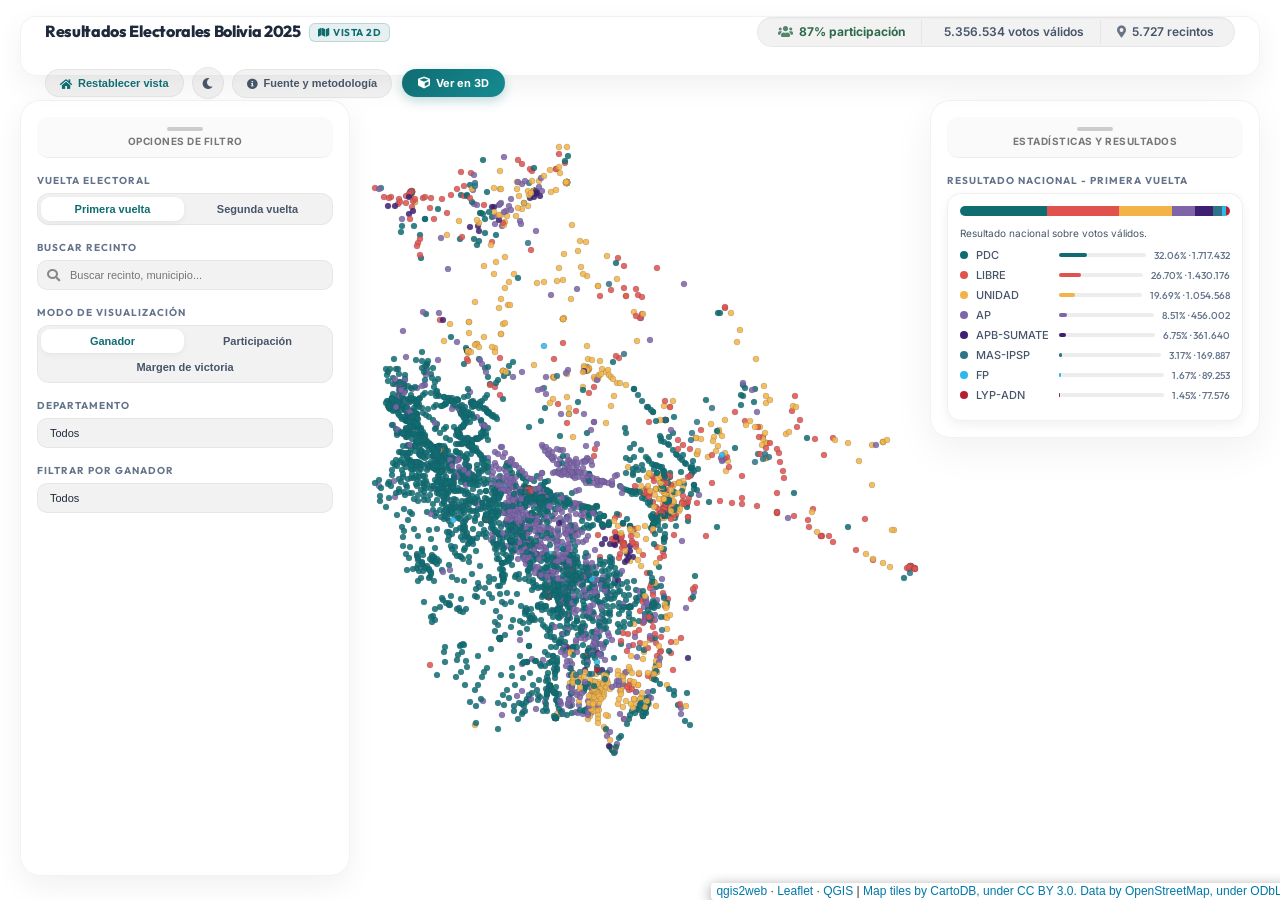
==== commit a598c512: "Update" ====
--- a/index.html
+++ b/index.html
@@ -1097,6 +1097,10 @@
                     <p>La primera vuelta utiliza los campos electorales correspondientes a la votación general. La segunda vuelta utiliza los campos específicos de balotaje para votos, participación, votos válidos y margen.</p>
                 </section>
                 <section>
+                    <h3>Cálculo de porcentajes</h3>
+                    <p>Los porcentajes de votación de los partidos políticos en la leyenda y paneles se calculan en función de los <strong>votos válidos</strong> (excluyendo votos en blanco, nulos o abstenciones), de acuerdo con la metodología oficial del TSE y del OEP.</p>
+                </section>
+                <section>
                     <h3>Advertencia</h3>
                     <p class="info-modal-warning">Los datos deben verificarse con las fuentes oficiales del OEP/TSE antes de emplearse en análisis definitivo, publicación institucional o toma de decisiones.</p>
                 </section>
@@ -1575,6 +1579,36 @@
         return 'rgb(' + r + ',' + g + ',' + b + ')';
     }
 
+    function getMarkerRadius(zoom, feature) {
+        var baseRadius = 3.2;
+        if (zoom <= 6) {
+            baseRadius = 3.2;
+        } else if (zoom === 7) {
+            baseRadius = 3.6;
+        } else if (zoom === 8) {
+            baseRadius = 4.2;
+        } else if (zoom === 9) {
+            baseRadius = 5.0;
+        } else if (zoom === 10) {
+            baseRadius = 6.2;
+        } else if (zoom === 11) {
+            baseRadius = 7.8;
+        } else if (zoom === 12) {
+            baseRadius = 9.8;
+        } else if (zoom === 13) {
+            baseRadius = 12.2;
+        } else if (zoom === 14) {
+            baseRadius = 15.0;
+        } else {
+            baseRadius = 18.0;
+        }
+        
+        if (currentRound === 'segunda') {
+            baseRadius = baseRadius * (3.0 / 3.2);
+        }
+        return baseRadius;
+    }
+
     function style_recintos_1_0(feature) {
         var winner = getWinnerForFeature(feature);
         var colorByParty = ELECTION.PARTY_COLORS_HEX;
@@ -1596,7 +1630,7 @@
 
         return {
             pane: 'pane_recintos_1',
-            radius: currentRound === 'segunda' ? 3.0 : 3.2,
+            radius: getMarkerRadius(map.getZoom(), feature),
             opacity: 0.92,
             color: 'rgba(48, 69, 90, 0.35)',
             weight: 0.55,
@@ -1791,14 +1825,25 @@
             };
         });
 
-        var totalValidos = features.reduce(function(sum, f) {
-            return sum + getValidVotes(f);
-        }, 0);
+        var totalValidos;
+        if (isNationalView()) {
+            totalValidos = currentRound === 'segunda'
+                ? (ELECTION.OFFICIAL_SECOND_ROUND.PDC + ELECTION.OFFICIAL_SECOND_ROUND.LIBRE)
+                : ELECTION.OFFICIAL_FIRST_ROUND.VALIDOS;
+        } else {
+            totalValidos = features.reduce(function(sum, f) {
+                return sum + getValidVotes(f);
+            }, 0);
+        }
 
         var rows = parties.map(function(p) {
             var votos;
-            if (currentRound === 'segunda' && isNationalView()) {
-                votos = ELECTION.OFFICIAL_SECOND_ROUND[p.key] || 0;
+            if (isNationalView()) {
+                if (currentRound === 'segunda') {
+                    votos = ELECTION.OFFICIAL_SECOND_ROUND[p.key] || 0;
+                } else {
+                    votos = ELECTION.OFFICIAL_FIRST_ROUND[p.key] || 0;
+                }
             } else {
                 votos = features.reduce(function(sum, f) {
                     return sum + getVotesForParty(f, p.key);
@@ -1832,7 +1877,7 @@
             '<div class="legend-note">Resultado nacional sobre votos válidos.</div>' +
             rows.map(function(r) {
                 var shownPct = denominator ? ((r.votos / denominator) * 100) : 0;
-                var pctText = (currentRound === 'segunda' && isNationalView())
+                var pctText = isNationalView()
                     ? shownPct.toFixed(2)
                     : shownPct.toFixed(1);
                 return '<div class="legend-row">' +
@@ -1847,26 +1892,34 @@
     }
 
     function updateTopStats(features) {
-        var hab = features.reduce(function(sum, f) {
-            if (currentRound === 'segunda') {
-                return sum + (Number(f.properties.hab_sv) || 0);
-            }
-            return sum + (Number(f.properties.hab) || 0);
-        }, 0);
-
-        var emi = features.reduce(function(sum, f) {
-            if (currentRound === 'segunda') {
-                return sum + (Number(f.properties.emi_sv) || 0);
-            }
-            return sum + (Number(f.properties.emi) || 0);
-        }, 0);
-
-        var val = features.reduce(function(sum, f) {
-            return sum + getValidVotes(f);
-        }, 0);
-
-        if (currentRound === 'segunda' && isNationalView()) {
-            val = ELECTION.OFFICIAL_SECOND_ROUND.PDC + ELECTION.OFFICIAL_SECOND_ROUND.LIBRE;
+        var hab, emi, val;
+
+        if (isNationalView() && currentRound === 'primera') {
+            hab = ELECTION.OFFICIAL_FIRST_ROUND.HABILITADOS;
+            emi = ELECTION.OFFICIAL_FIRST_ROUND.EMITIDOS;
+            val = ELECTION.OFFICIAL_FIRST_ROUND.VALIDOS;
+        } else {
+            hab = features.reduce(function(sum, f) {
+                if (currentRound === 'segunda') {
+                    return sum + (Number(f.properties.hab_sv) || 0);
+                }
+                return sum + (Number(f.properties.hab) || 0);
+            }, 0);
+
+            emi = features.reduce(function(sum, f) {
+                if (currentRound === 'segunda') {
+                    return sum + (Number(f.properties.emi_sv) || 0);
+                }
+                return sum + (Number(f.properties.emi) || 0);
+            }, 0);
+
+            val = features.reduce(function(sum, f) {
+                return sum + getValidVotes(f);
+            }, 0);
+
+            if (currentRound === 'segunda' && isNationalView()) {
+                val = ELECTION.OFFICIAL_SECOND_ROUND.PDC + ELECTION.OFFICIAL_SECOND_ROUND.LIBRE;
+            }
         }
 
         var part = hab ? ((emi / hab) * 100) : 0;
@@ -2051,6 +2104,17 @@
     depFilter.addEventListener('change', applyFilters);
     winnerFilter.addEventListener('change', applyFilters);
 
+    map.on('zoomend', function() {
+        if (layer_recintos_1) {
+            var currentZoom = map.getZoom();
+            layer_recintos_1.eachLayer(function(layer) {
+                if (typeof layer.setRadius === 'function') {
+                    layer.setRadius(getMarkerRadius(currentZoom, layer.feature));
+                }
+            });
+        }
+    });
+
     var btnResetView = document.getElementById('btnResetView');
     if (btnResetView) {
         btnResetView.addEventListener('click', function () {
